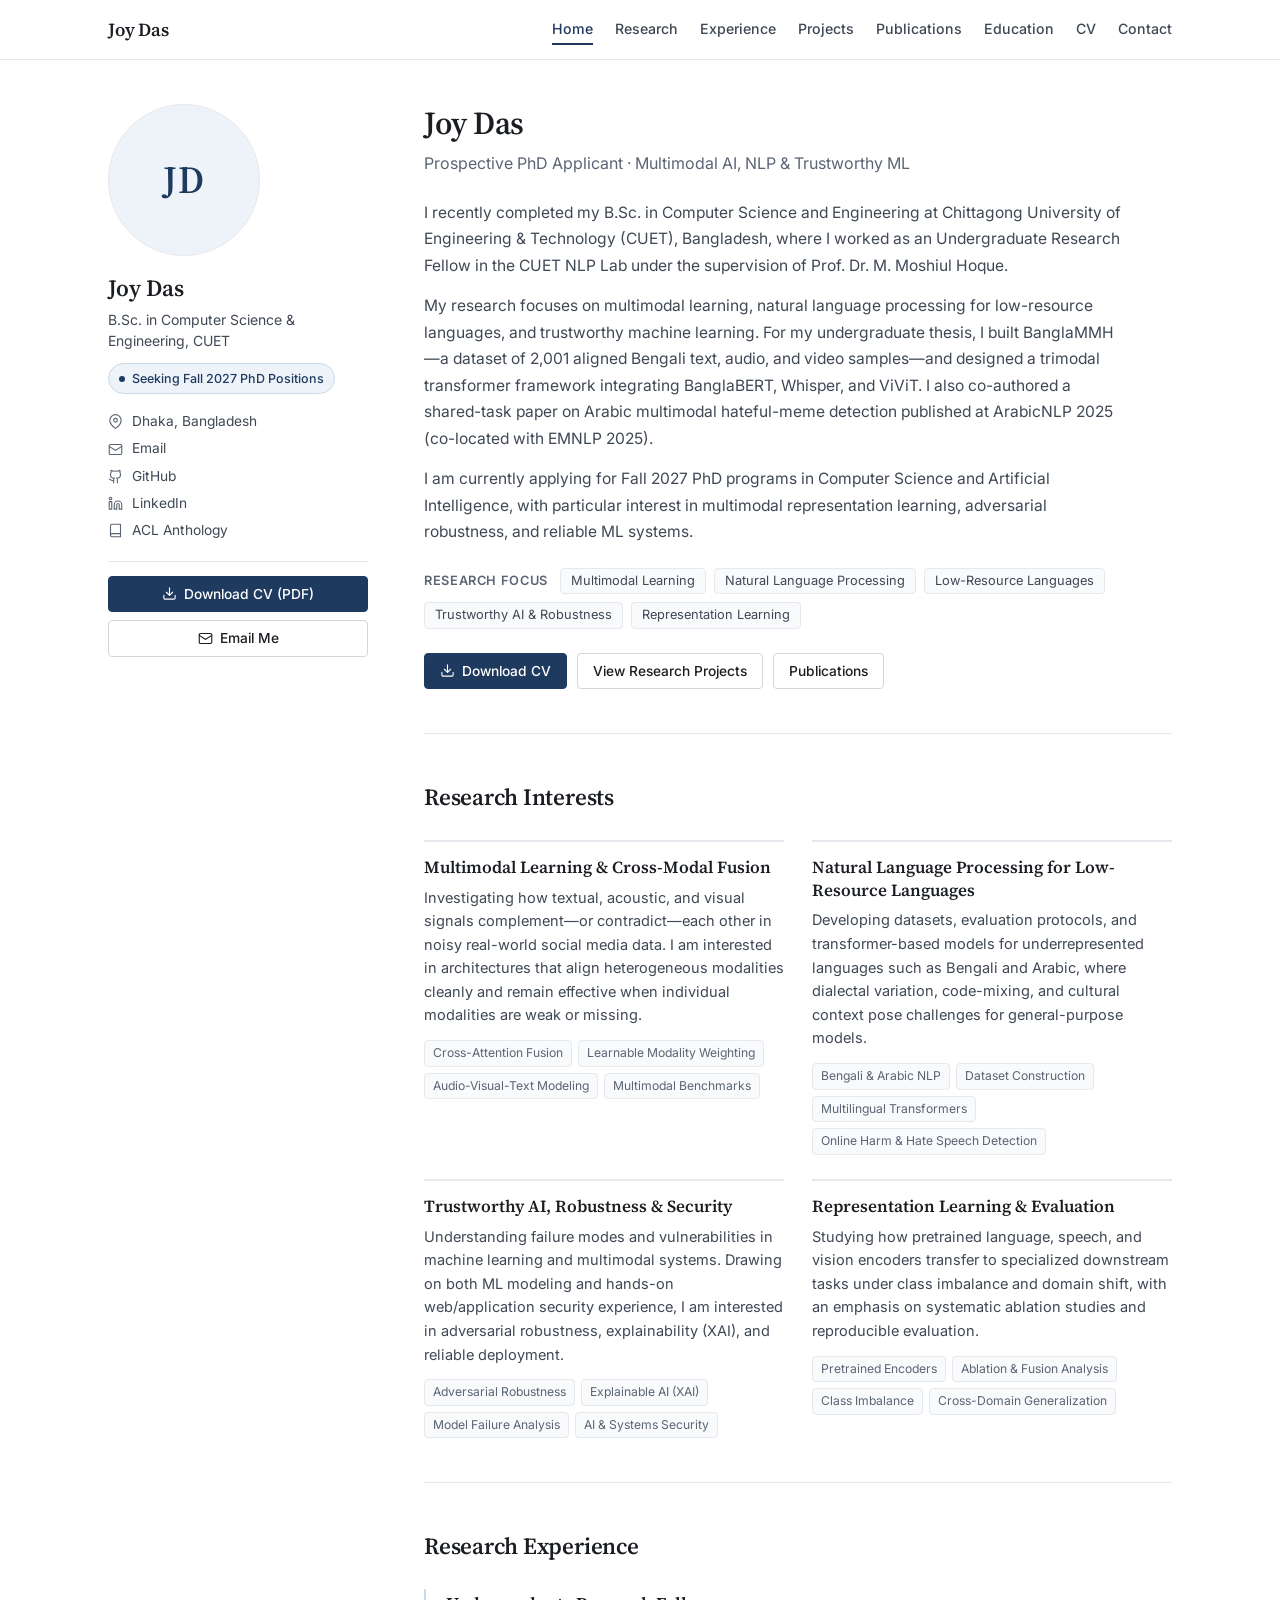
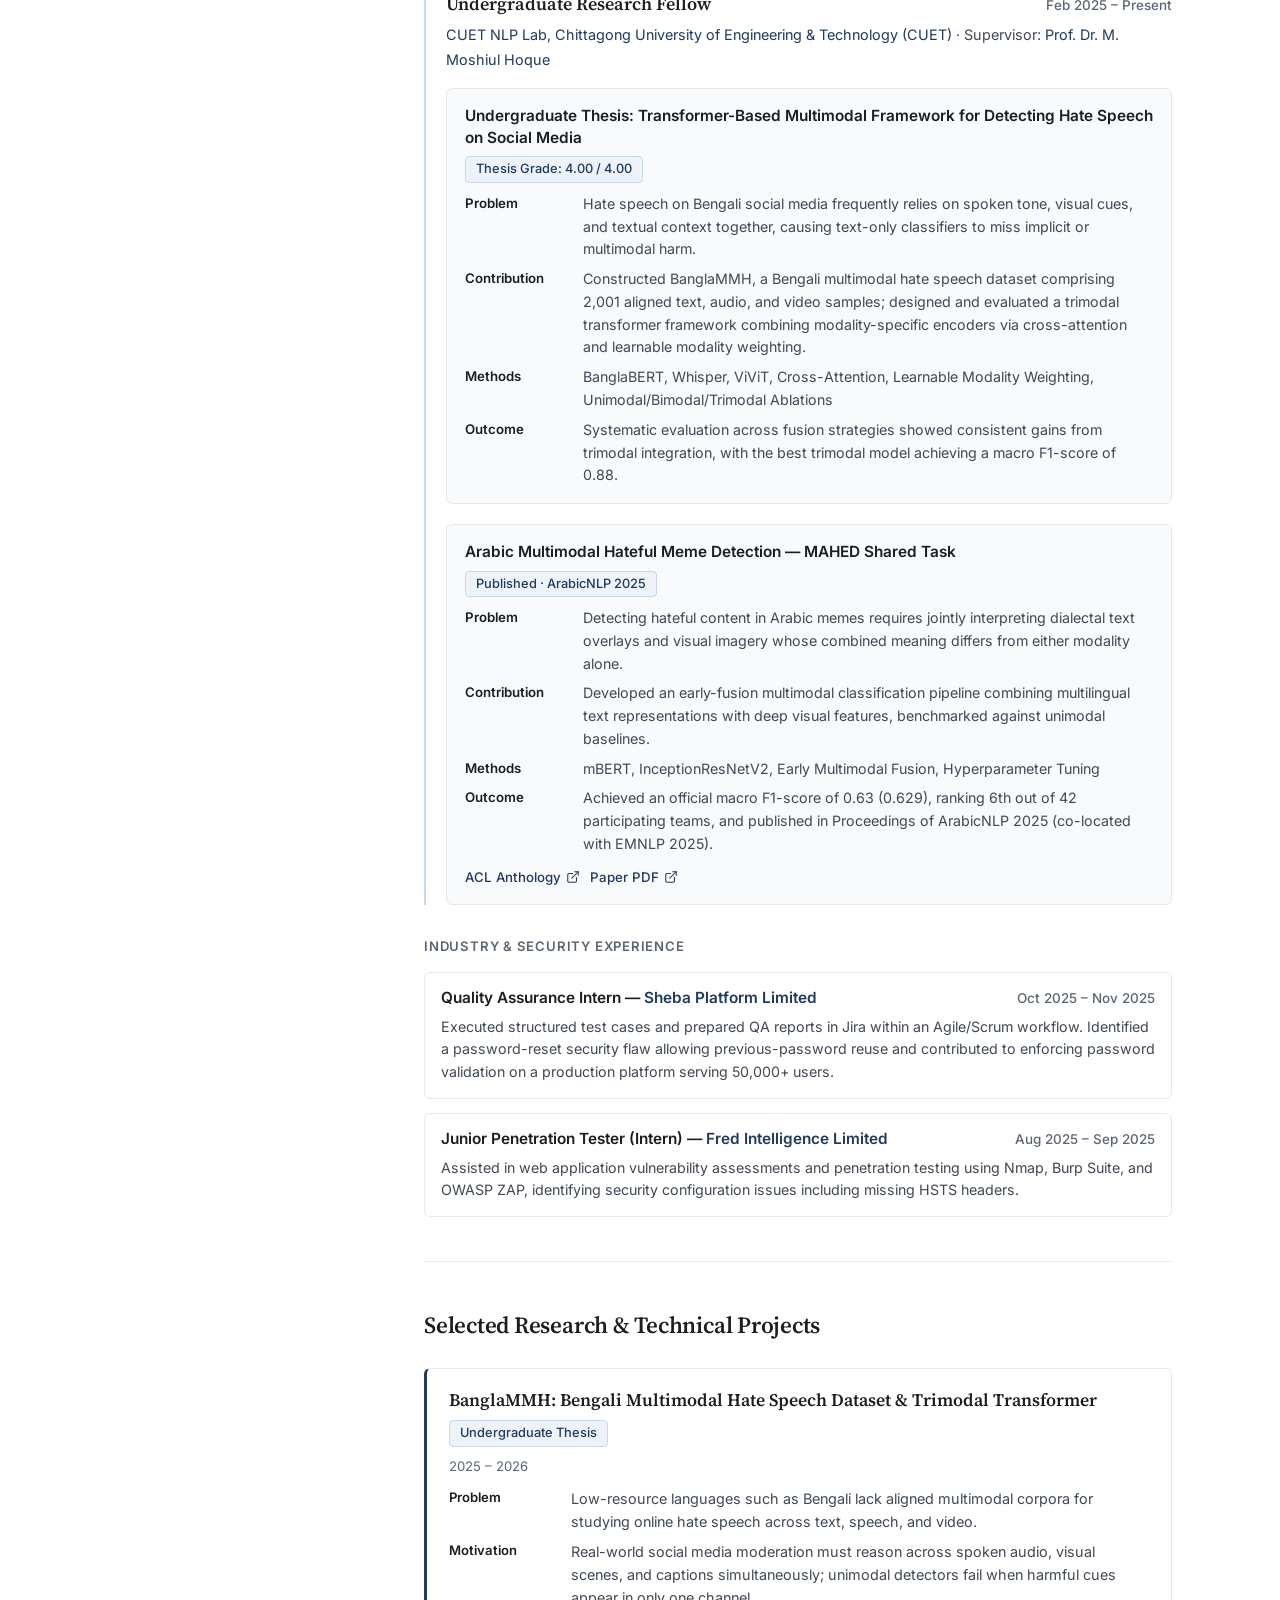
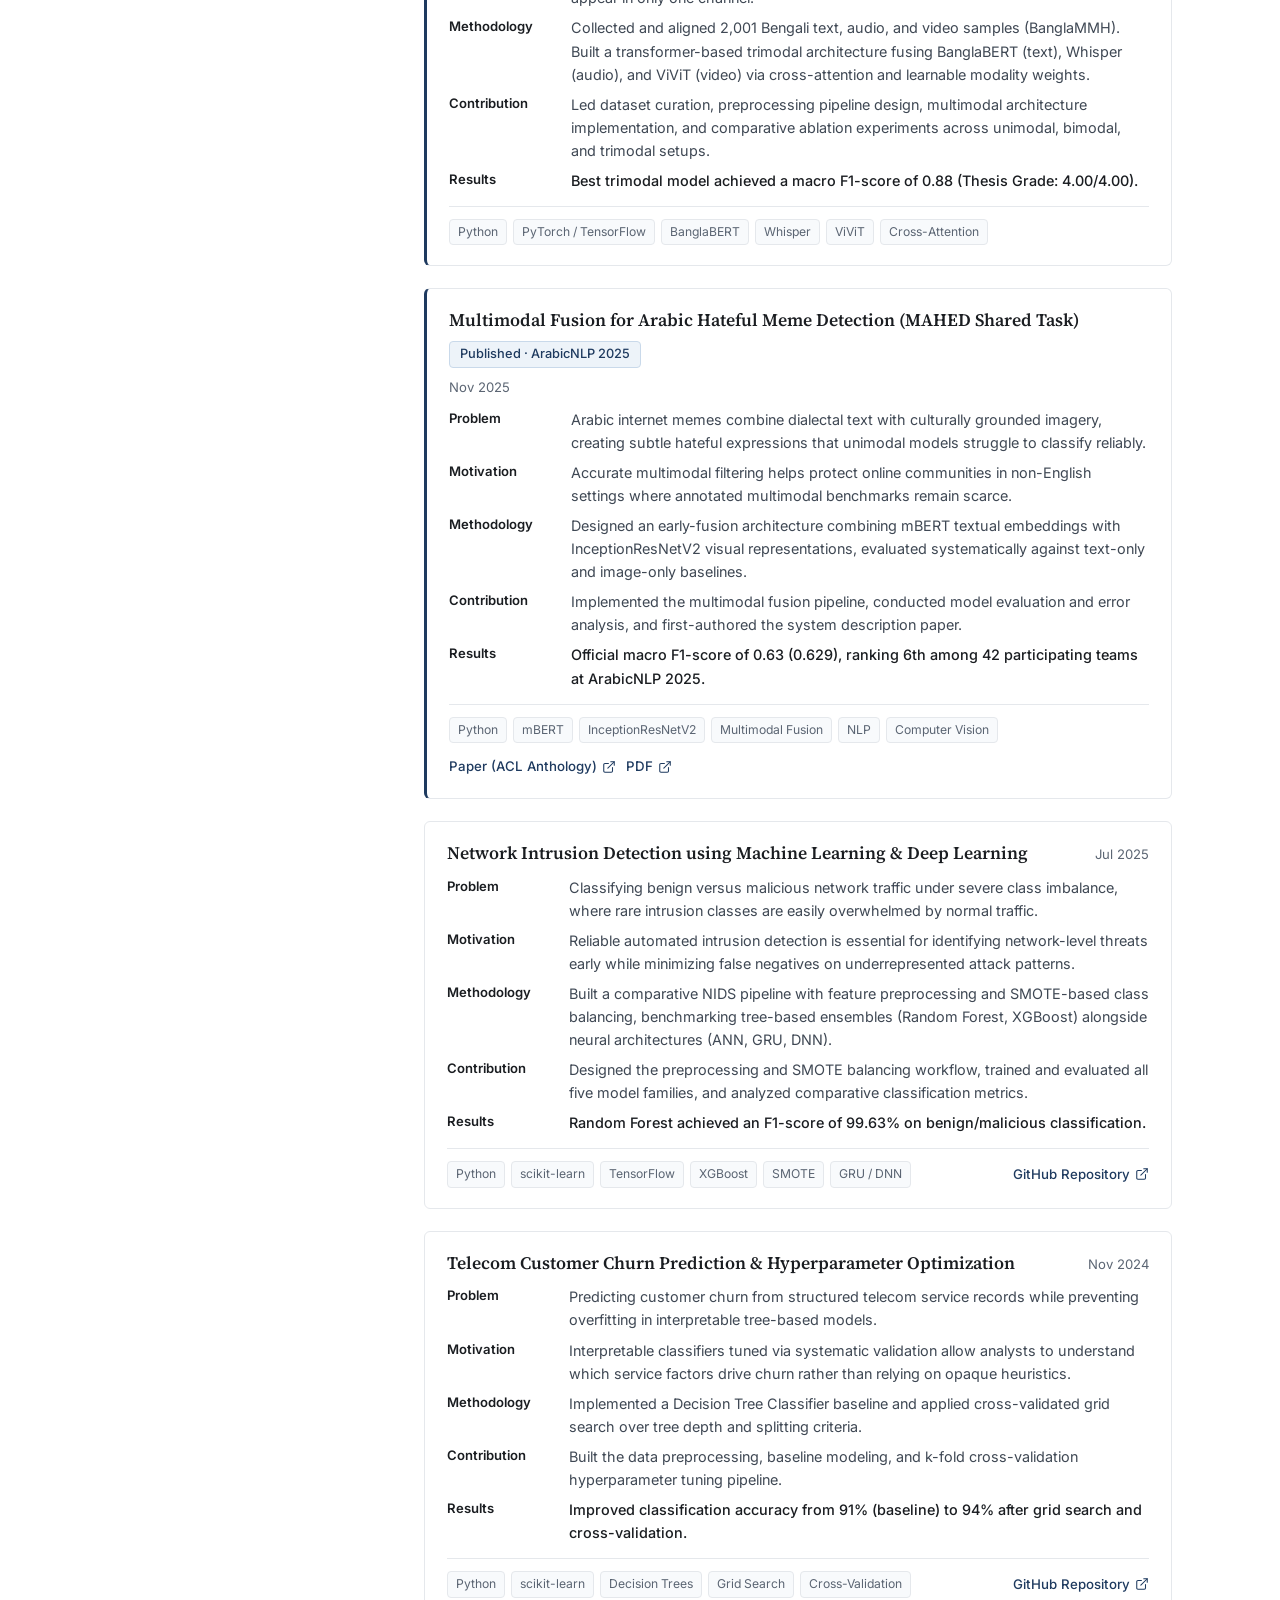
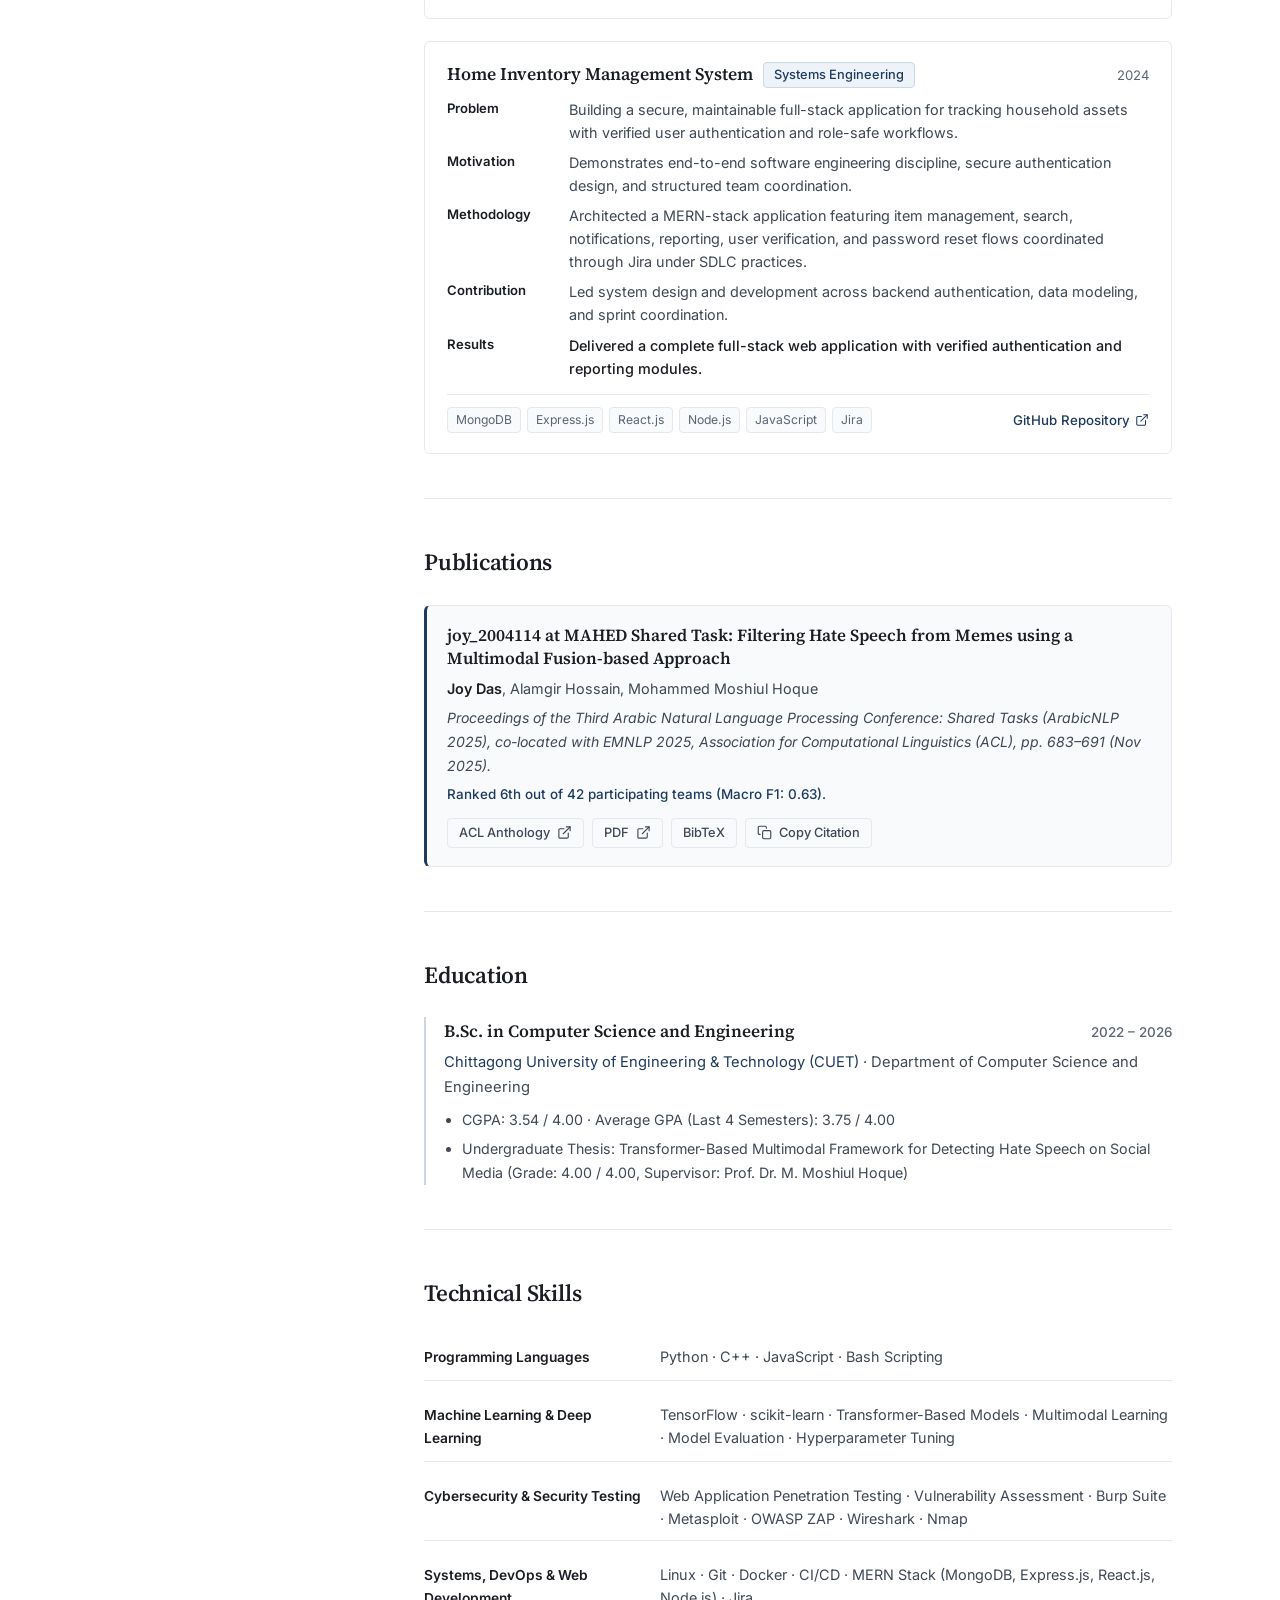
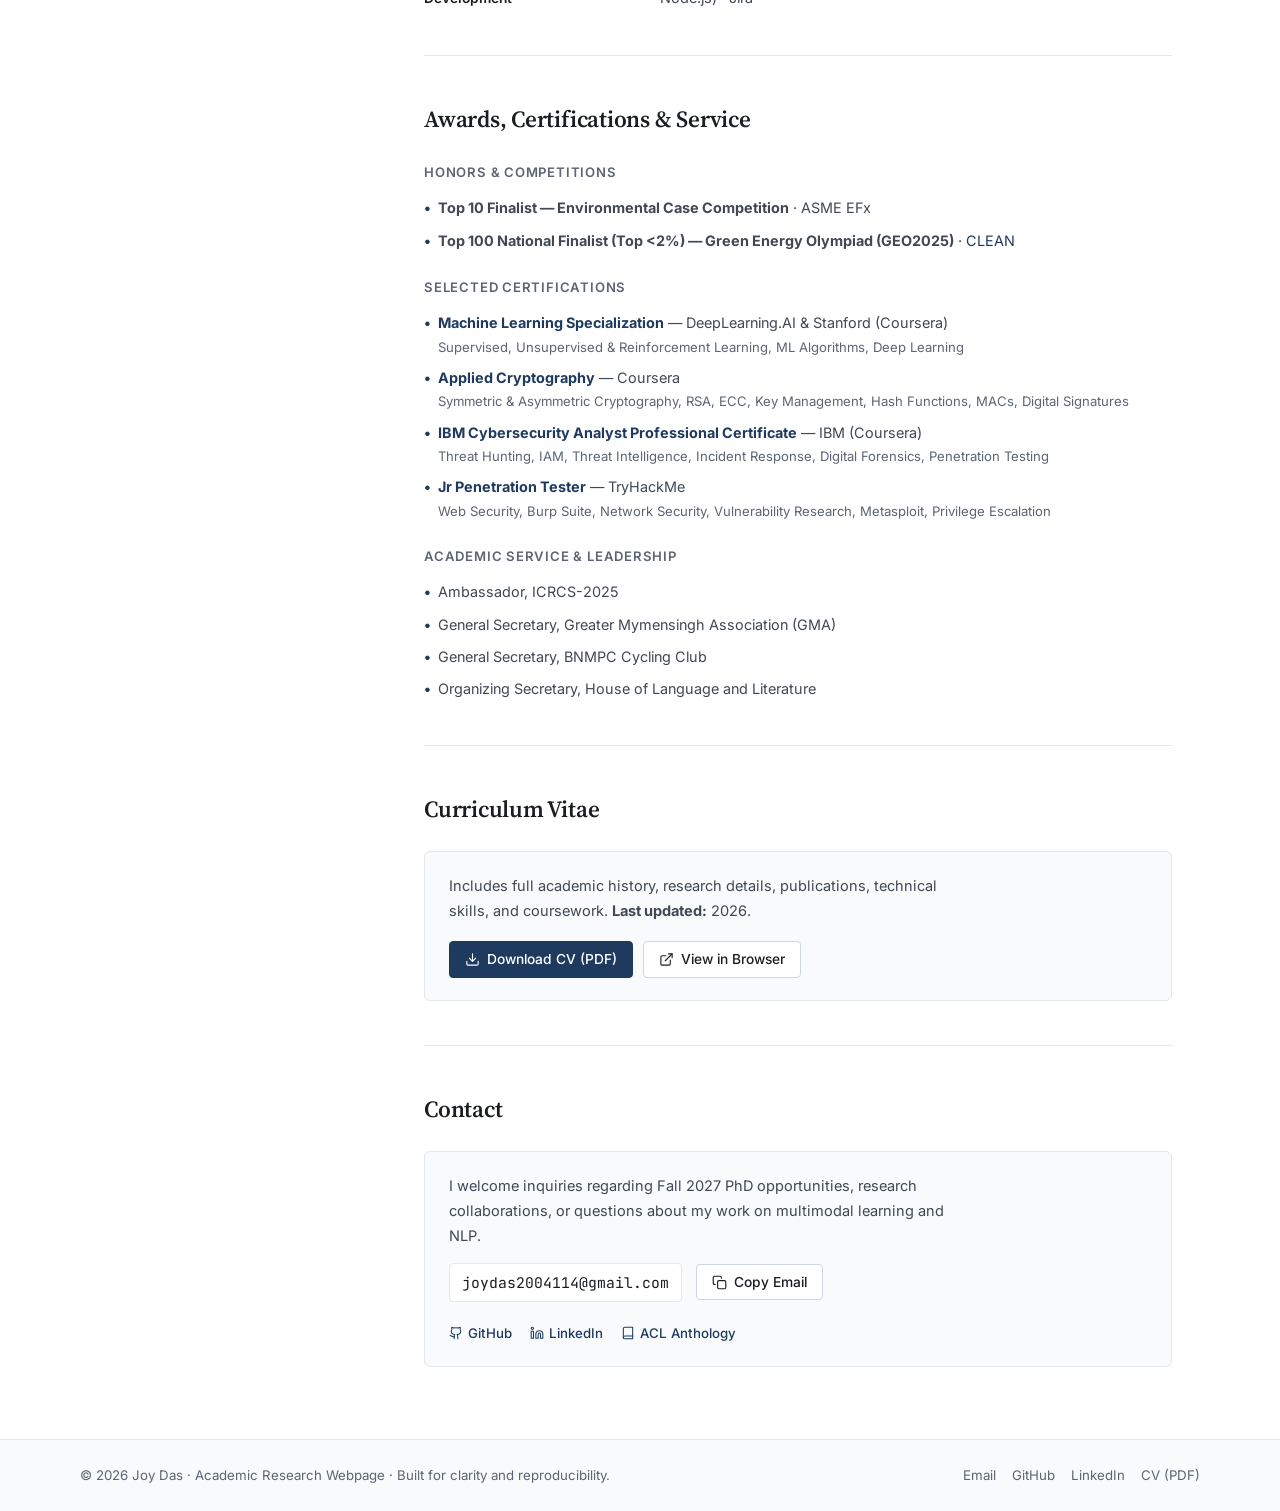
==== index.html @ 889626ed "Add files via upload" ====
<!DOCTYPE html>
<html lang="en">
  <head>
    <meta charset="UTF-8" />
    <meta name="viewport" content="width=device-width, initial-scale=1.0" />
    <title>Joy Das — Academic Research Webpage</title>
    <meta
      name="description"
      content="Personal academic research webpage of Joy Das — Prospective PhD applicant in Multimodal Learning, Natural Language Processing, and Trustworthy AI. B.Sc. in CSE, CUET."
    />
    <meta name="author" content="Joy Das" />

    <!-- Open Graph / Social Sharing Metadata -->
    <meta property="og:type" content="website" />
    <meta property="og:title" content="Joy Das — Academic Research Webpage" />
    <meta
      property="og:description"
      content="Prospective PhD applicant focusing on Multimodal Learning, Natural Language Processing for low-resource languages, and Trustworthy AI."
    />
    <meta name="twitter:card" content="summary" />
    <meta name="twitter:title" content="Joy Das — Academic Research Webpage" />
    <meta
      name="twitter:description"
      content="Research in Multimodal Learning, NLP, and Trustworthy Machine Learning."
    />

    <!-- Favicon (relative path for GitHub Pages compatibility) -->
    <link rel="icon" type="image/svg+xml" href="assets/images/favicon.svg" />

    <!-- Subtle Academic Typography (with graceful system fallbacks) -->
    <link rel="preconnect" href="https://fonts.googleapis.com" />
    <link rel="preconnect" href="https://fonts.gstatic.com" crossorigin />
    <link
      href="https://fonts.googleapis.com/css2?family=Inter:wght@400;500;600&family=JetBrains+Mono:wght@400;500&family=Source+Serif+4:ital,wght@0,500;0,600;1,400&display=swap"
      rel="stylesheet"
      media="print"
      onload="this.media='all'"
    />

    <link rel="stylesheet" href="css/styles.css" />
  </head>
  <body>
    <a class="skip-link" href="#main-content">Skip to main content</a>

    <!-- Top Navigation -->
    <header class="site-header">
      <nav class="nav-container" aria-label="Primary navigation">
        <a href="#home" class="site-brand" id="site-brand">Joy Das</a>
        <button
          type="button"
          class="nav-toggle"
          id="nav-toggle"
          aria-label="Toggle navigation menu"
          aria-expanded="false"
          aria-controls="nav-links"
        >
          <svg
            width="20"
            height="20"
            viewBox="0 0 24 24"
            fill="none"
            stroke="currentColor"
            stroke-width="2"
            stroke-linecap="round"
            aria-hidden="true"
          >
            <line x1="3" y1="6" x2="21" y2="6" />
            <line x1="3" y1="12" x2="21" y2="12" />
            <line x1="3" y1="18" x2="21" y2="18" />
          </svg>
        </button>
        <ul class="nav-links" id="nav-links"></ul>
      </nav>
    </header>

    <!-- Two-Column Academic Layout -->
    <div class="page-shell">
      <aside class="profile-sidebar" id="profile-sidebar" aria-label="Author profile"></aside>

      <main class="main-content" id="main-content">
        <section class="content-section" id="home" aria-label="Introduction"></section>

        <section class="content-section" id="research" aria-labelledby="heading-research">
          <h2 class="section-heading" id="heading-research">Research Interests</h2>
          <div class="interests-grid" id="research-list"></div>
        </section>

        <section class="content-section" id="experience" aria-labelledby="heading-experience">
          <h2 class="section-heading" id="heading-experience">Research Experience</h2>
          <div id="experience-list"></div>
        </section>

        <section class="content-section" id="projects" aria-labelledby="heading-projects">
          <h2 class="section-heading" id="heading-projects">Selected Research &amp; Technical Projects</h2>
          <div class="project-list" id="projects-list"></div>
        </section>

        <section class="content-section" id="publications" aria-labelledby="heading-publications">
          <h2 class="section-heading" id="heading-publications">Publications</h2>
          <div class="pub-list" id="publications-list"></div>
        </section>

        <section class="content-section" id="education" aria-labelledby="heading-education">
          <h2 class="section-heading" id="heading-education">Education</h2>
          <div class="edu-list" id="education-list"></div>
        </section>

        <section class="content-section" id="skills" aria-labelledby="heading-skills">
          <h2 class="section-heading" id="heading-skills">Technical Skills</h2>
          <div class="skills-table" id="skills-list"></div>
        </section>

        <section class="content-section" id="achievements" aria-labelledby="heading-achievements">
          <h2 class="section-heading" id="heading-achievements">
            Awards, Certifications &amp; Service
          </h2>
          <div class="achievements-grid" id="achievements-list"></div>
        </section>

        <section class="content-section" id="cv" aria-labelledby="heading-cv">
          <h2 class="section-heading" id="heading-cv">Curriculum Vitae</h2>
          <div class="cv-panel" id="cv-panel"></div>
        </section>

        <section class="content-section" id="contact" aria-labelledby="heading-contact">
          <h2 class="section-heading" id="heading-contact">Contact</h2>
          <div class="contact-panel" id="contact-panel"></div>
        </section>

        <noscript>
          <section class="content-section">
            <h1>Joy Das — Academic Research Webpage</h1>
            <p>
              Please enable JavaScript to view the full interactive research profile, or download
              my CV directly: <a href="assets/cv/Joy_Das_CV.pdf">Download CV (PDF)</a>.
            </p>
            <p>Contact: <a href="mailto:joydas2004114@gmail.com">joydas2004114@gmail.com</a></p>
          </section>
        </noscript>
      </main>
    </div>

    <footer class="site-footer">
      <div class="footer-inner" id="footer-inner"></div>
    </footer>

    <!-- Centralized Content Configuration + Lightweight Renderer -->
    <script src="data/profile.js"></script>
    <script src="js/main.js"></script>
  </body>
</html>
---- css/styles.css ----
/* ==========================================================================
   Personal Academic Research Website — Stylesheet
   Design Philosophy: Minimalist, scholarly, high-readability, AcademicPages-
   inspired two-column layout with modern typography and subtle navy accents.
   ========================================================================== */

:root {
  --bg: #ffffff;
  --bg-subtle: #f8fafc;
  --bg-tint: #f1f5f9;
  --text-primary: #1a1d21;
  --text-secondary: #3f4854;
  --text-muted: #5b6573;
  --accent: #1e3a5f;
  --accent-hover: #132742;
  --accent-soft: #edf3f9;
  --accent-border: #c9d9ea;
  --border: #e5e8ec;
  --border-strong: #cfd6de;

  --font-serif: "Source Serif 4", Georgia, "Times New Roman", serif;
  --font-sans: "Inter", -apple-system, BlinkMacSystemFont, "Segoe UI", Roboto,
    "Helvetica Neue", Arial, sans-serif;
  --font-mono: "JetBrains Mono", ui-monospace, SFMono-Regular, Menlo, Monaco,
    Consolas, monospace;

  --max-width: 1120px;
  --sidebar-width: 260px;
  --nav-height: 60px;
  --radius-sm: 4px;
  --radius-md: 6px;
}

/* Base Reset */
*,
*::before,
*::after {
  box-sizing: border-box;
}

html {
  scroll-behavior: smooth;
  scroll-padding-top: calc(var(--nav-height) + 24px);
  font-size: 16px;
}

@media (prefers-reduced-motion: reduce) {
  html {
    scroll-behavior: auto;
  }
  *,
  *::before,
  *::after {
    transition-duration: 0.01ms !important;
    animation-duration: 0.01ms !important;
  }
}

body {
  margin: 0;
  background-color: var(--bg);
  color: var(--text-primary);
  font-family: var(--font-sans);
  font-size: 0.975rem;
  line-height: 1.7;
  -webkit-font-smoothing: antialiased;
  -moz-osx-font-smoothing: grayscale;
}

img {
  max-width: 100%;
  display: block;
}

a {
  color: var(--accent);
  text-decoration: none;
  transition: color 0.15s ease, border-color 0.15s ease, background-color 0.15s ease;
}

a:hover {
  color: var(--accent-hover);
  text-decoration: underline;
  text-underline-offset: 3px;
}

a:focus-visible,
button:focus-visible {
  outline: 2px solid var(--accent);
  outline-offset: 2px;
  border-radius: 2px;
}

/* Skip link for keyboard accessibility */
.skip-link {
  position: absolute;
  top: -100px;
  left: 16px;
  background: var(--accent);
  color: #ffffff;
  padding: 8px 14px;
  font-size: 0.875rem;
  font-weight: 500;
  border-radius: var(--radius-sm);
  z-index: 1000;
}

.skip-link:focus {
  top: 12px;
  color: #ffffff;
  text-decoration: none;
}

/* ==========================================================================
   Top Navigation Bar
   ========================================================================== */
.site-header {
  position: sticky;
  top: 0;
  z-index: 100;
  height: var(--nav-height);
  background: rgba(255, 255, 255, 0.94);
  backdrop-filter: blur(8px);
  -webkit-backdrop-filter: blur(8px);
  border-bottom: 1px solid var(--border);
}

.nav-container {
  max-width: var(--max-width);
  height: 100%;
  margin: 0 auto;
  padding: 0 28px;
  display: flex;
  align-items: center;
  justify-content: space-between;
  gap: 20px;
}

.site-brand {
  font-family: var(--font-serif);
  font-size: 1.15rem;
  font-weight: 600;
  color: var(--text-primary);
  letter-spacing: -0.01em;
  white-space: nowrap;
}

.site-brand:hover {
  color: var(--accent);
  text-decoration: none;
}

.nav-links {
  display: flex;
  align-items: center;
  gap: 22px;
  list-style: none;
  margin: 0;
  padding: 0;
}

.nav-links a {
  font-size: 0.885rem;
  font-weight: 500;
  color: var(--text-secondary);
  padding: 6px 0;
  border-bottom: 2px solid transparent;
  transition: color 0.15s ease, border-color 0.15s ease;
}

.nav-links a:hover,
.nav-links a.active {
  color: var(--accent);
  border-bottom-color: var(--accent);
  text-decoration: none;
}

.nav-toggle {
  display: none;
  background: transparent;
  border: 1px solid var(--border);
  border-radius: var(--radius-sm);
  padding: 6px 8px;
  color: var(--text-primary);
  cursor: pointer;
  align-items: center;
  justify-content: center;
}

.nav-toggle:hover {
  background: var(--bg-subtle);
  border-color: var(--border-strong);
}

/* ==========================================================================
   Main Two-Column Academic Layout
   ========================================================================== */
.page-shell {
  max-width: var(--max-width);
  margin: 0 auto;
  padding: 44px 28px 72px;
  display: grid;
  grid-template-columns: var(--sidebar-width) minmax(0, 1fr);
  gap: 56px;
  align-items: start;
}

/* ==========================================================================
   Left Author Profile Sidebar (AcademicPages-inspired)
   ========================================================================== */
.profile-sidebar {
  position: sticky;
  top: calc(var(--nav-height) + 32px);
}

.avatar-frame {
  width: 152px;
  height: 152px;
  border-radius: 50%;
  overflow: hidden;
  border: 1px solid var(--border);
  background: var(--accent-soft);
  display: flex;
  align-items: center;
  justify-content: center;
  margin-bottom: 18px;
}

.avatar-frame img {
  width: 100%;
  height: 100%;
  object-fit: cover;
}

.avatar-monogram {
  font-family: var(--font-serif);
  font-size: 2.4rem;
  font-weight: 600;
  color: var(--accent);
  letter-spacing: 0.03em;
  user-select: none;
}

.sidebar-name {
  font-family: var(--font-serif);
  font-size: 1.45rem;
  font-weight: 600;
  line-height: 1.25;
  margin: 0 0 6px;
  color: var(--text-primary);
}

.sidebar-title {
  font-size: 0.875rem;
  line-height: 1.5;
  color: var(--text-secondary);
  margin: 0 0 12px;
}

.status-badge {
  display: inline-flex;
  align-items: center;
  gap: 7px;
  font-size: 0.78rem;
  font-weight: 500;
  color: var(--accent);
  background: var(--accent-soft);
  border: 1px solid var(--accent-border);
  padding: 4px 10px;
  border-radius: 999px;
  margin-bottom: 18px;
}

.status-dot {
  width: 6px;
  height: 6px;
  border-radius: 50%;
  background: var(--accent);
  flex-shrink: 0;
}

.sidebar-meta {
  list-style: none;
  margin: 0 0 20px;
  padding: 0;
  display: flex;
  flex-direction: column;
  gap: 8px;
  font-size: 0.86rem;
  color: var(--text-secondary);
}

.sidebar-meta li {
  display: flex;
  align-items: center;
  gap: 9px;
  line-height: 1.4;
}

.sidebar-meta svg {
  width: 15px;
  height: 15px;
  color: var(--text-muted);
  flex-shrink: 0;
}

.sidebar-meta a {
  color: var(--text-secondary);
  word-break: break-word;
}

.sidebar-meta a:hover {
  color: var(--accent);
}

.sidebar-actions {
  display: flex;
  flex-direction: column;
  gap: 8px;
  padding-top: 14px;
  border-top: 1px solid var(--border);
}

/* ==========================================================================
   Buttons
   ========================================================================== */
.btn {
  display: inline-flex;
  align-items: center;
  justify-content: center;
  gap: 7px;
  font-family: var(--font-sans);
  font-size: 0.86rem;
  font-weight: 500;
  line-height: 1.2;
  padding: 9px 15px;
  border-radius: var(--radius-sm);
  border: 1px solid transparent;
  cursor: pointer;
  text-decoration: none;
  transition: background-color 0.15s ease, color 0.15s ease, border-color 0.15s ease;
}

.btn:hover {
  text-decoration: none;
}

.btn svg {
  width: 15px;
  height: 15px;
  flex-shrink: 0;
}

.btn-primary {
  background: var(--accent);
  color: #ffffff;
  border-color: var(--accent);
}

.btn-primary:hover {
  background: var(--accent-hover);
  border-color: var(--accent-hover);
  color: #ffffff;
}

.btn-secondary {
  background: #ffffff;
  color: var(--text-primary);
  border-color: var(--border-strong);
}

.btn-secondary:hover {
  background: var(--bg-subtle);
  border-color: var(--accent);
  color: var(--accent);
}

.btn-subtle {
  background: var(--bg-subtle);
  color: var(--text-secondary);
  border-color: var(--border);
  padding: 6px 11px;
  font-size: 0.8rem;
}

.btn-subtle:hover {
  background: var(--accent-soft);
  border-color: var(--accent-border);
  color: var(--accent);
}

/* ==========================================================================
   Main Content Column & Sections
   ========================================================================== */
.main-content {
  min-width: 0;
}

.content-section {
  padding-bottom: 44px;
  margin-bottom: 44px;
  border-bottom: 1px solid var(--border);
}

.content-section:last-of-type {
  border-bottom: none;
  margin-bottom: 0;
  padding-bottom: 0;
}

.section-heading {
  font-family: var(--font-serif);
  font-size: 1.45rem;
  font-weight: 600;
  color: var(--text-primary);
  margin: 0 0 22px;
  letter-spacing: -0.01em;
  display: flex;
  align-items: baseline;
  justify-content: space-between;
  gap: 12px;
}

.section-subnote {
  font-family: var(--font-sans);
  font-size: 0.82rem;
  font-weight: 400;
  color: var(--text-muted);
}

/* Hero / About Section */
.hero-heading {
  font-family: var(--font-serif);
  font-size: 2rem;
  font-weight: 600;
  line-height: 1.2;
  margin: 0 0 8px;
  letter-spacing: -0.015em;
  color: var(--text-primary);
}

.hero-subtitle {
  font-size: 1rem;
  color: var(--text-muted);
  margin: 0 0 22px;
  font-weight: 400;
}

.hero-bio p {
  margin: 0 0 14px;
  color: var(--text-secondary);
  max-width: 70ch;
}

.hero-bio p:last-child {
  margin-bottom: 0;
}

.focus-row {
  margin-top: 22px;
  display: flex;
  flex-wrap: wrap;
  align-items: center;
  gap: 8px;
}

.focus-label {
  font-size: 0.8rem;
  font-weight: 600;
  text-transform: uppercase;
  letter-spacing: 0.05em;
  color: var(--text-muted);
  margin-right: 4px;
}

.tag {
  display: inline-block;
  font-size: 0.8rem;
  color: var(--text-secondary);
  background: var(--bg-subtle);
  border: 1px solid var(--border);
  padding: 3px 10px;
  border-radius: var(--radius-sm);
  line-height: 1.45;
}

.tag-accent {
  color: var(--accent);
  background: var(--accent-soft);
  border-color: var(--accent-border);
  font-weight: 500;
}

.hero-cta-row {
  margin-top: 24px;
  display: flex;
  flex-wrap: wrap;
  gap: 10px;
}

/* ==========================================================================
   Research Interests Grid
   ========================================================================== */
.interests-grid {
  display: grid;
  grid-template-columns: repeat(2, minmax(0, 1fr));
  gap: 24px 28px;
}

.interest-item {
  padding-top: 14px;
  border-top: 2px solid var(--border);
  transition: border-color 0.15s ease;
}

.interest-item:hover {
  border-top-color: var(--accent);
}

.interest-item h3 {
  font-family: var(--font-serif);
  font-size: 1.06rem;
  font-weight: 600;
  margin: 0 0 8px;
  color: var(--text-primary);
  line-height: 1.35;
}

.interest-item p {
  font-size: 0.91rem;
  color: var(--text-secondary);
  margin: 0 0 12px;
  line-height: 1.62;
}

.topic-list {
  display: flex;
  flex-wrap: wrap;
  gap: 6px;
}

.topic-pill {
  font-size: 0.76rem;
  color: var(--text-muted);
  background: var(--bg-subtle);
  border: 1px solid var(--border);
  padding: 2px 8px;
  border-radius: var(--radius-sm);
}

/* ==========================================================================
   Research Experience Timeline
   ========================================================================== */
.timeline {
  display: flex;
  flex-direction: column;
  gap: 28px;
}

.experience-entry {
  position: relative;
  padding-left: 20px;
  border-left: 2px solid var(--accent-border);
}

.experience-header {
  display: flex;
  flex-wrap: wrap;
  justify-content: space-between;
  align-items: baseline;
  gap: 6px 16px;
  margin-bottom: 4px;
}

.experience-role {
  font-family: var(--font-serif);
  font-size: 1.12rem;
  font-weight: 600;
  color: var(--text-primary);
  margin: 0;
}

.experience-date {
  font-size: 0.84rem;
  font-weight: 500;
  color: var(--text-muted);
  white-space: nowrap;
}

.experience-meta {
  font-size: 0.9rem;
  color: var(--text-secondary);
  margin: 0 0 16px;
}

.track-list {
  display: flex;
  flex-direction: column;
  gap: 20px;
}

.track-card {
  background: var(--bg-subtle);
  border: 1px solid var(--border);
  border-radius: var(--radius-md);
  padding: 16px 18px;
}

.track-header {
  display: flex;
  flex-wrap: wrap;
  align-items: baseline;
  justify-content: space-between;
  gap: 8px 14px;
  margin-bottom: 10px;
}

.track-title {
  font-size: 0.96rem;
  font-weight: 600;
  color: var(--text-primary);
  margin: 0;
  line-height: 1.4;
}

.track-dl {
  margin: 0;
  display: grid;
  gap: 7px;
  font-size: 0.89rem;
  line-height: 1.6;
}

.track-dl-row {
  display: grid;
  grid-template-columns: 108px minmax(0, 1fr);
  gap: 10px;
}

.track-dl dt {
  font-weight: 600;
  color: var(--text-primary);
  font-size: 0.83rem;
}

.track-dl dd {
  margin: 0;
  color: var(--text-secondary);
}

.subsection-title {
  font-family: var(--font-sans);
  font-size: 0.82rem;
  font-weight: 600;
  text-transform: uppercase;
  letter-spacing: 0.06em;
  color: var(--text-muted);
  margin: 30px 0 14px;
}

.industry-list {
  display: flex;
  flex-direction: column;
  gap: 14px;
}

.industry-item {
  padding: 14px 16px;
  border: 1px solid var(--border);
  border-radius: var(--radius-md);
  background: #ffffff;
}

.industry-item p {
  margin: 6px 0 0;
  font-size: 0.89rem;
  color: var(--text-secondary);
  line-height: 1.6;
}

/* ==========================================================================
   Research Projects
   ========================================================================== */
.project-list {
  display: flex;
  flex-direction: column;
  gap: 22px;
}

.project-card {
  border: 1px solid var(--border);
  border-radius: var(--radius-md);
  padding: 20px 22px;
  background: #ffffff;
  transition: border-color 0.15s ease;
}

.project-card.is-featured {
  border-left: 3px solid var(--accent);
}

.project-card:hover {
  border-color: var(--border-strong);
}

.project-card.is-featured:hover {
  border-left-color: var(--accent);
}

.project-header {
  display: flex;
  flex-wrap: wrap;
  align-items: baseline;
  justify-content: space-between;
  gap: 8px 14px;
  margin-bottom: 10px;
}

.project-title-wrap {
  display: flex;
  flex-wrap: wrap;
  align-items: center;
  gap: 8px 10px;
}

.project-title {
  font-family: var(--font-serif);
  font-size: 1.1rem;
  font-weight: 600;
  color: var(--text-primary);
  margin: 0;
  line-height: 1.35;
}

.project-date {
  font-size: 0.82rem;
  color: var(--text-muted);
  white-space: nowrap;
}

.project-details {
  display: grid;
  gap: 7px;
  margin: 0 0 14px;
  font-size: 0.9rem;
  line-height: 1.6;
}

.project-detail-row {
  display: grid;
  grid-template-columns: 112px minmax(0, 1fr);
  gap: 10px;
}

.project-detail-row dt {
  font-size: 0.82rem;
  font-weight: 600;
  color: var(--text-primary);
}

.project-detail-row dd {
  margin: 0;
  color: var(--text-secondary);
}

.project-result {
  color: var(--text-primary) !important;
  font-weight: 500;
}

.project-footer {
  display: flex;
  flex-wrap: wrap;
  align-items: center;
  justify-content: space-between;
  gap: 12px;
  padding-top: 12px;
  border-top: 1px solid var(--border);
}

.inline-links {
  display: flex;
  flex-wrap: wrap;
  align-items: center;
  gap: 10px;
}

.inline-link {
  display: inline-flex;
  align-items: center;
  gap: 5px;
  font-size: 0.83rem;
  font-weight: 500;
  color: var(--accent);
}

.inline-link svg {
  width: 14px;
  height: 14px;
}

/* ==========================================================================
   Publications
   ========================================================================== */
.pub-list {
  display: flex;
  flex-direction: column;
  gap: 18px;
}

.pub-item {
  padding: 18px 20px;
  border: 1px solid var(--border);
  border-left: 3px solid var(--accent);
  border-radius: var(--radius-md);
  background: var(--bg-subtle);
}

.pub-title {
  font-family: var(--font-serif);
  font-size: 1.06rem;
  font-weight: 600;
  color: var(--text-primary);
  margin: 0 0 6px;
  line-height: 1.4;
}

.pub-authors {
  font-size: 0.9rem;
  color: var(--text-secondary);
  margin: 0 0 4px;
}

.pub-authors strong {
  color: var(--text-primary);
  font-weight: 600;
}

.pub-venue {
  font-size: 0.88rem;
  color: var(--text-secondary);
  font-style: italic;
  margin: 0 0 6px;
}

.pub-note {
  font-size: 0.84rem;
  color: var(--accent);
  font-weight: 500;
  margin: 0 0 12px;
}

.pub-actions {
  display: flex;
  flex-wrap: wrap;
  align-items: center;
  gap: 8px;
}

.bibtex-box {
  margin-top: 12px;
  background: #ffffff;
  border: 1px solid var(--border);
  border-radius: var(--radius-sm);
  padding: 12px 14px;
  display: none;
}

.bibtex-box.is-open {
  display: block;
}

.bibtex-box pre {
  margin: 0;
  font-family: var(--font-mono);
  font-size: 0.77rem;
  line-height: 1.55;
  color: var(--text-secondary);
  overflow-x: auto;
  white-space: pre;
}

/* ==========================================================================
   Education
   ========================================================================== */
.edu-list {
  display: flex;
  flex-direction: column;
  gap: 18px;
}

.edu-item {
  padding-left: 18px;
  border-left: 2px solid var(--border-strong);
}

.edu-degree {
  font-family: var(--font-serif);
  font-size: 1.08rem;
  font-weight: 600;
  color: var(--text-primary);
  margin: 0;
}

.edu-inst {
  font-size: 0.92rem;
  color: var(--text-secondary);
  margin: 3px 0 8px;
}

.edu-details {
  margin: 0;
  padding-left: 18px;
  font-size: 0.89rem;
  color: var(--text-secondary);
  display: flex;
  flex-direction: column;
  gap: 4px;
}

/* ==========================================================================
   Technical Skills (Compact, credible, no bars)
   ========================================================================== */
.skills-table {
  display: grid;
  gap: 12px;
}

.skill-row {
  display: grid;
  grid-template-columns: 220px minmax(0, 1fr);
  gap: 16px;
  padding: 10px 0;
  border-bottom: 1px solid var(--border);
  align-items: baseline;
}

.skill-row:last-child {
  border-bottom: none;
  padding-bottom: 0;
}

.skill-category {
  font-size: 0.86rem;
  font-weight: 600;
  color: var(--text-primary);
}

.skill-items {
  font-size: 0.9rem;
  color: var(--text-secondary);
  line-height: 1.6;
}

/* ==========================================================================
   Awards, Certifications & Service
   ========================================================================== */
.achievements-grid {
  display: grid;
  gap: 24px;
}

.clean-list {
  list-style: none;
  margin: 0;
  padding: 0;
  display: flex;
  flex-direction: column;
  gap: 10px;
}

.clean-list li {
  font-size: 0.9rem;
  color: var(--text-secondary);
  line-height: 1.55;
  padding-left: 14px;
  position: relative;
}

.clean-list li::before {
  content: "•";
  position: absolute;
  left: 0;
  color: var(--accent);
  font-weight: 700;
}

.cert-meta {
  display: block;
  font-size: 0.82rem;
  color: var(--text-muted);
  margin-top: 2px;
}

/* ==========================================================================
   CV Section & Contact Section
   ========================================================================== */
.cv-panel,
.contact-panel {
  background: var(--bg-subtle);
  border: 1px solid var(--border);
  border-radius: var(--radius-md);
  padding: 22px 24px;
  display: flex;
  flex-wrap: wrap;
  align-items: center;
  justify-content: space-between;
  gap: 18px;
}

.cv-panel p,
.contact-panel p {
  margin: 0;
  font-size: 0.91rem;
  color: var(--text-secondary);
  max-width: 56ch;
}

.cv-actions {
  display: flex;
  flex-wrap: wrap;
  gap: 10px;
}

.contact-grid {
  display: flex;
  flex-direction: column;
  gap: 14px;
  width: 100%;
}

.email-row {
  display: flex;
  flex-wrap: wrap;
  align-items: center;
  gap: 10px 14px;
}

.email-display {
  font-family: var(--font-mono);
  font-size: 0.92rem;
  color: var(--text-primary);
  background: #ffffff;
  border: 1px solid var(--border);
  padding: 6px 12px;
  border-radius: var(--radius-sm);
}

.contact-links {
  display: flex;
  flex-wrap: wrap;
  gap: 10px 18px;
  padding-top: 6px;
}

.copy-feedback {
  font-size: 0.8rem;
  color: var(--accent);
  font-weight: 500;
  opacity: 0;
  transition: opacity 0.15s ease;
}

.copy-feedback.is-visible {
  opacity: 1;
}

/* ==========================================================================
   Footer
   ========================================================================== */
.site-footer {
  border-top: 1px solid var(--border);
  background: var(--bg-subtle);
  padding: 24px 28px;
}

.footer-inner {
  max-width: var(--max-width);
  margin: 0 auto;
  display: flex;
  flex-wrap: wrap;
  align-items: center;
  justify-content: space-between;
  gap: 12px 20px;
  font-size: 0.83rem;
  color: var(--text-muted);
}

.footer-links {
  display: flex;
  flex-wrap: wrap;
  gap: 16px;
}

.footer-links a {
  color: var(--text-muted);
}

.footer-links a:hover {
  color: var(--accent);
}

/* ==========================================================================
   404 Page Styling
   ========================================================================== */
.not-found-shell {
  max-width: 620px;
  margin: 96px auto;
  padding: 0 24px;
}

.not-found-code {
  font-family: var(--font-mono);
  font-size: 0.85rem;
  color: var(--accent);
  letter-spacing: 0.08em;
  text-transform: uppercase;
  margin: 0 0 10px;
}

.not-found-title {
  font-family: var(--font-serif);
  font-size: 1.9rem;
  font-weight: 600;
  margin: 0 0 12px;
  color: var(--text-primary);
}

.not-found-text {
  color: var(--text-secondary);
  margin: 0 0 24px;
}

/* ==========================================================================
   Responsive Breakpoints (Tablet & Mobile)
   ========================================================================== */
@media (max-width: 920px) {
  .page-shell {
    grid-template-columns: 1fr;
    gap: 36px;
    padding: 32px 20px 56px;
  }

  .profile-sidebar {
    position: static;
    display: grid;
    grid-template-columns: auto minmax(0, 1fr);
    gap: 0 24px;
    padding-bottom: 28px;
    border-bottom: 1px solid var(--border);
    align-items: start;
  }

  .avatar-frame {
    width: 112px;
    height: 112px;
    margin-bottom: 0;
    grid-row: span 3;
  }

  .avatar-monogram {
    font-size: 1.85rem;
  }

  .sidebar-meta {
    flex-direction: row;
    flex-wrap: wrap;
    gap: 8px 16px;
    margin-bottom: 12px;
  }

  .sidebar-actions {
    grid-column: 1 / -1;
    flex-direction: row;
    flex-wrap: wrap;
    margin-top: 14px;
  }
}

@media (max-width: 768px) {
  .nav-container {
    padding: 0 18px;
  }

  .nav-toggle {
    display: inline-flex;
  }

  .nav-links {
    display: none;
    position: absolute;
    top: var(--nav-height);
    left: 0;
    right: 0;
    background: #ffffff;
    border-bottom: 1px solid var(--border);
    flex-direction: column;
    align-items: stretch;
    gap: 0;
    padding: 8px 18px 14px;
    box-shadow: 0 8px 20px rgba(15, 23, 42, 0.06);
  }

  .nav-links.is-open {
    display: flex;
  }

  .nav-links a {
    padding: 10px 4px;
    border-bottom: 1px solid var(--bg-tint);
  }

  .nav-links li:last-child a {
    border-bottom: none;
  }

  .interests-grid {
    grid-template-columns: 1fr;
    gap: 20px;
  }

  .track-dl-row,
  .project-detail-row,
  .skill-row {
    grid-template-columns: 1fr;
    gap: 2px;
  }
}

@media (max-width: 520px) {
  .profile-sidebar {
    grid-template-columns: 1fr;
    gap: 12px;
  }

  .avatar-frame {
    width: 96px;
    height: 96px;
    grid-row: auto;
  }

  .hero-heading {
    font-size: 1.65rem;
  }

  .cv-panel,
  .contact-panel {
    padding: 18px;
  }
}

/* Print-friendly styles */
@media print {
  .site-header,
  .nav-toggle,
  .sidebar-actions,
  .hero-cta-row,
  .pub-actions,
  .cv-actions,
  .btn {
    display: none !important;
  }
  .page-shell {
    grid-template-columns: 1fr;
    padding: 0;
  }
  .profile-sidebar {
    position: static;
  }
  a {
    color: var(--text-primary);
  }
}
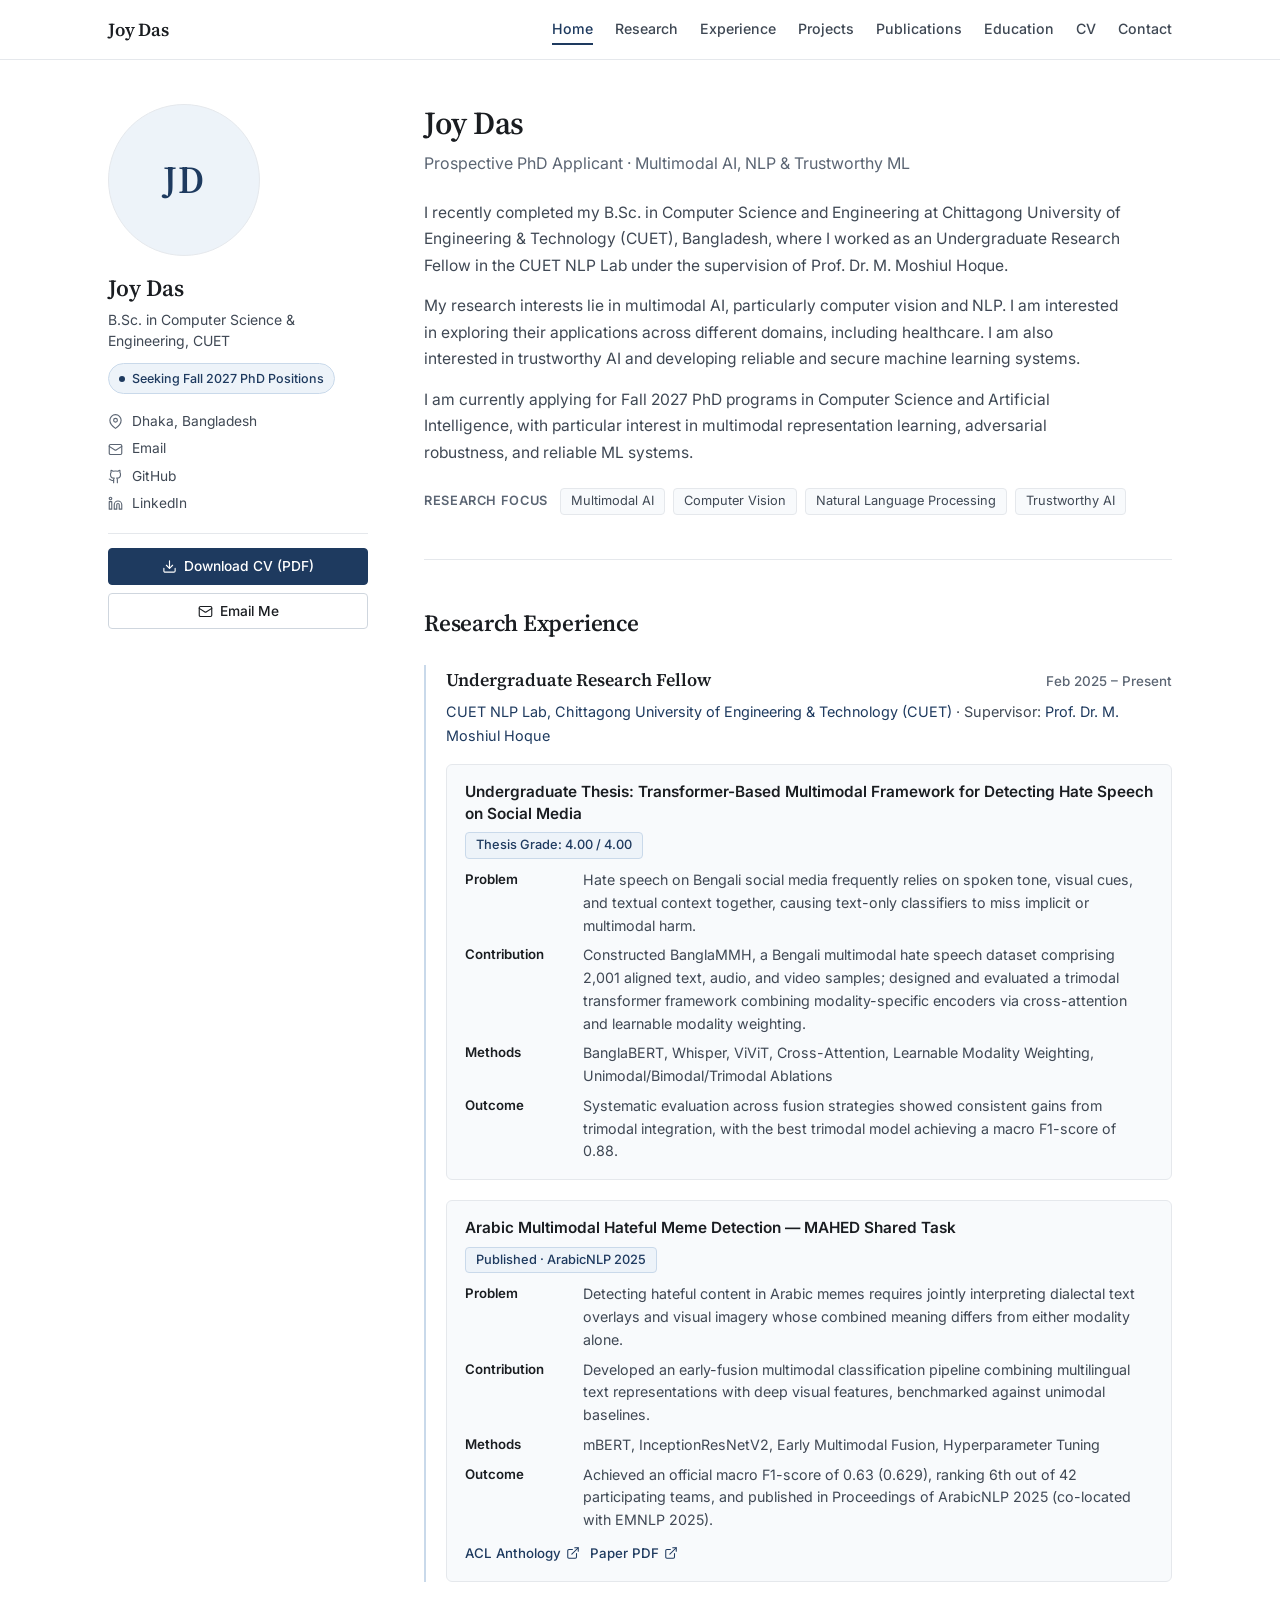
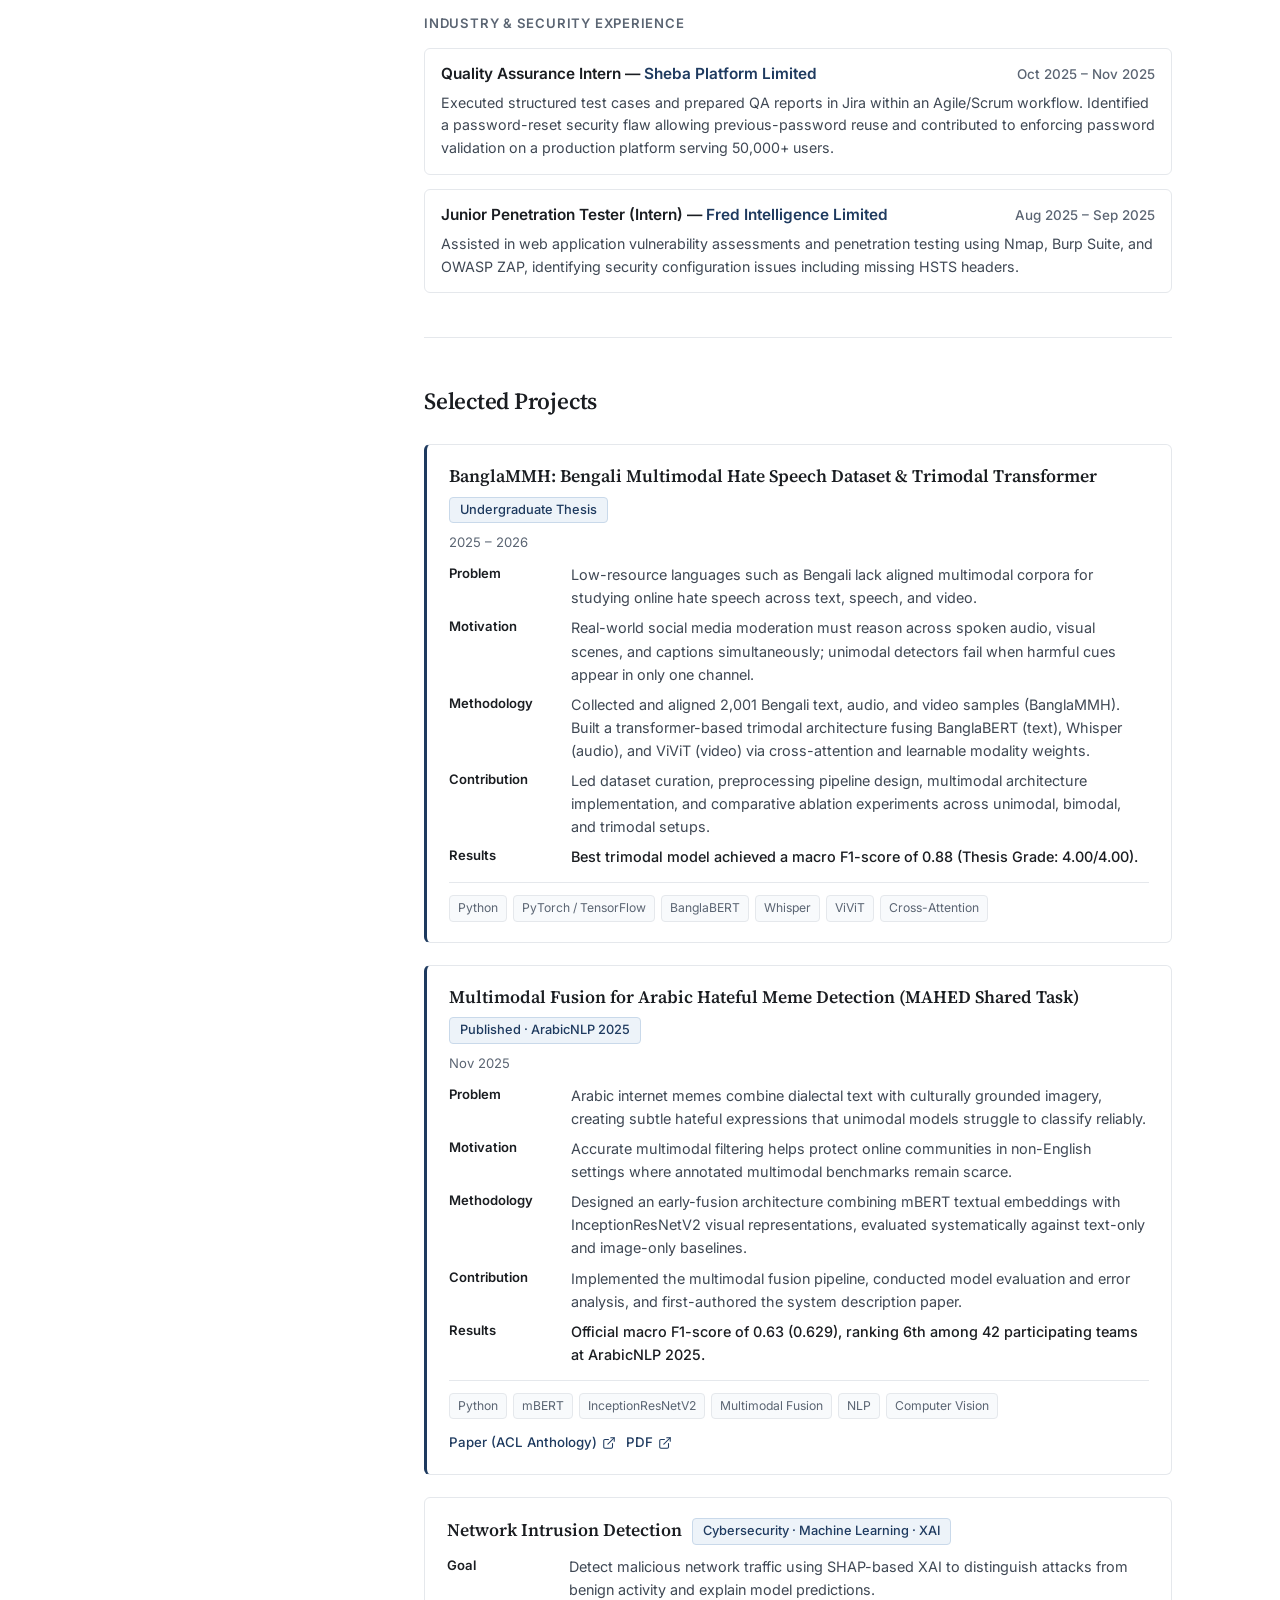
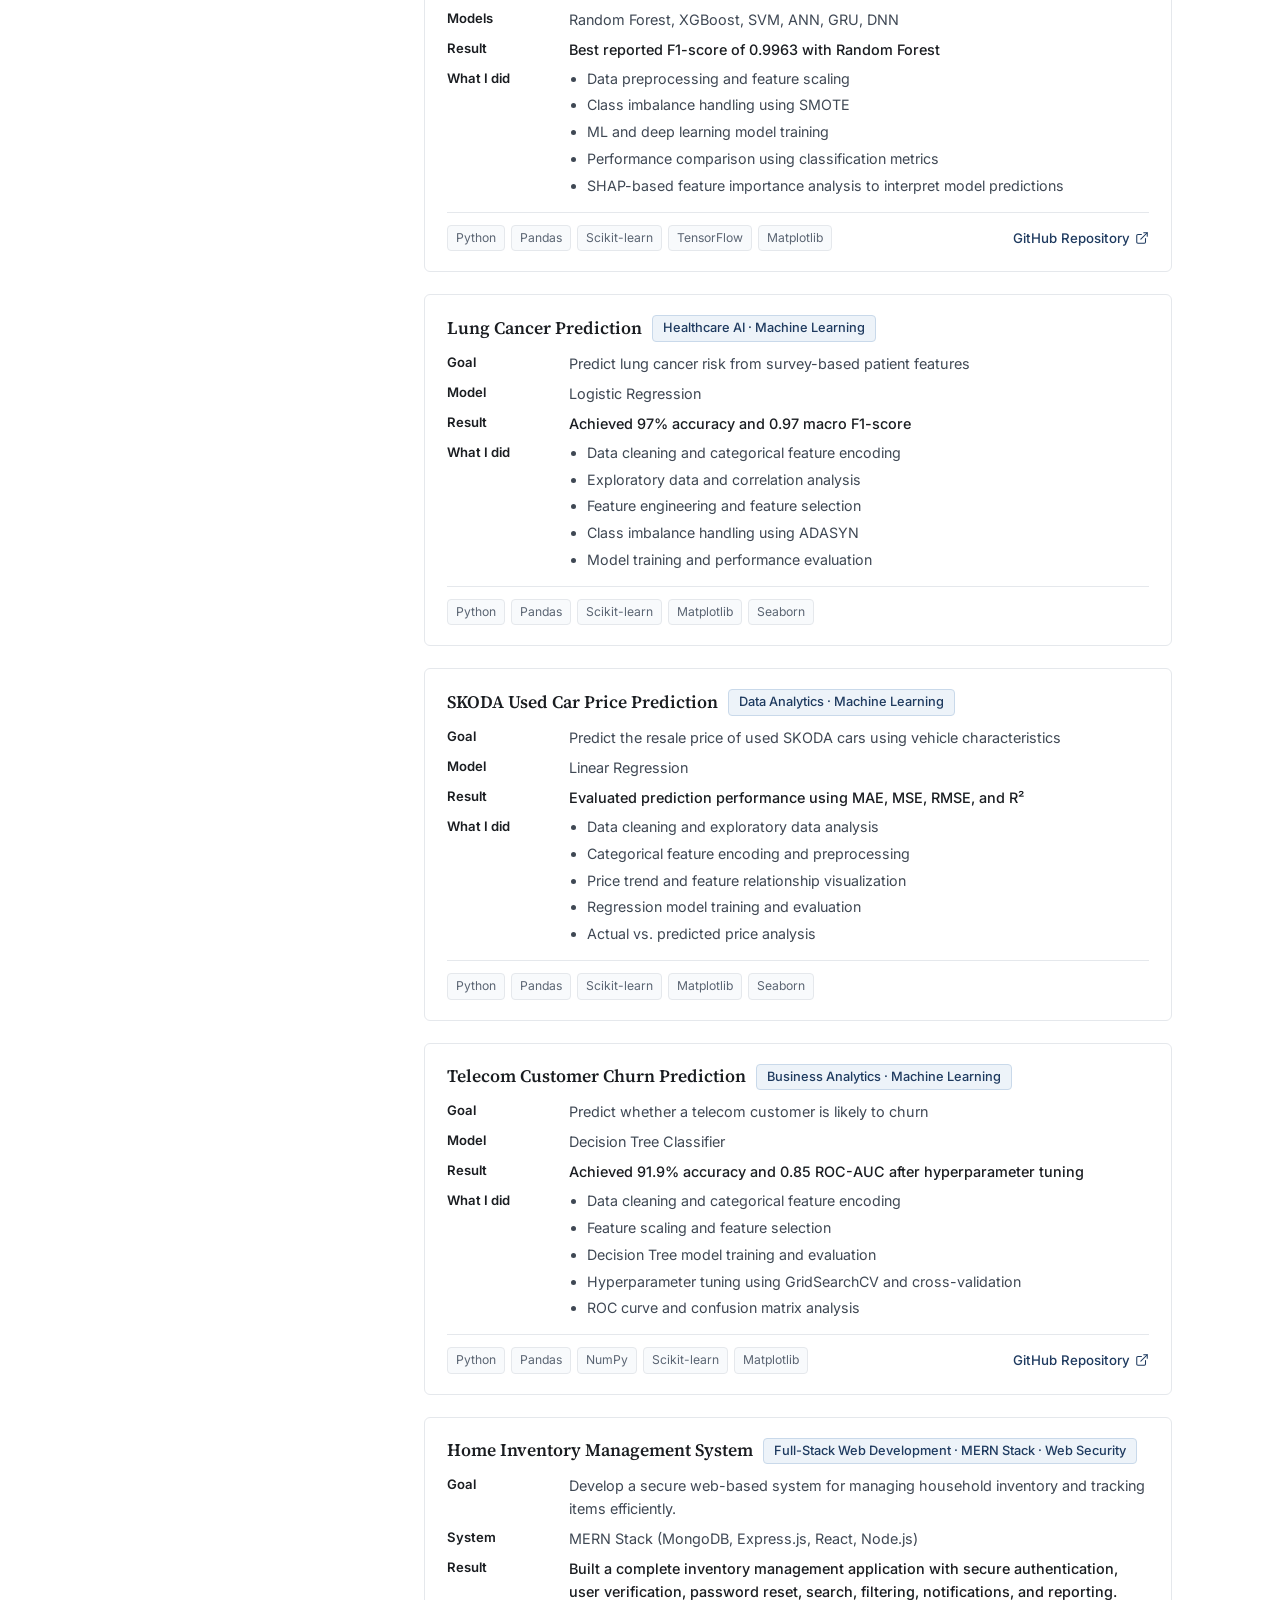
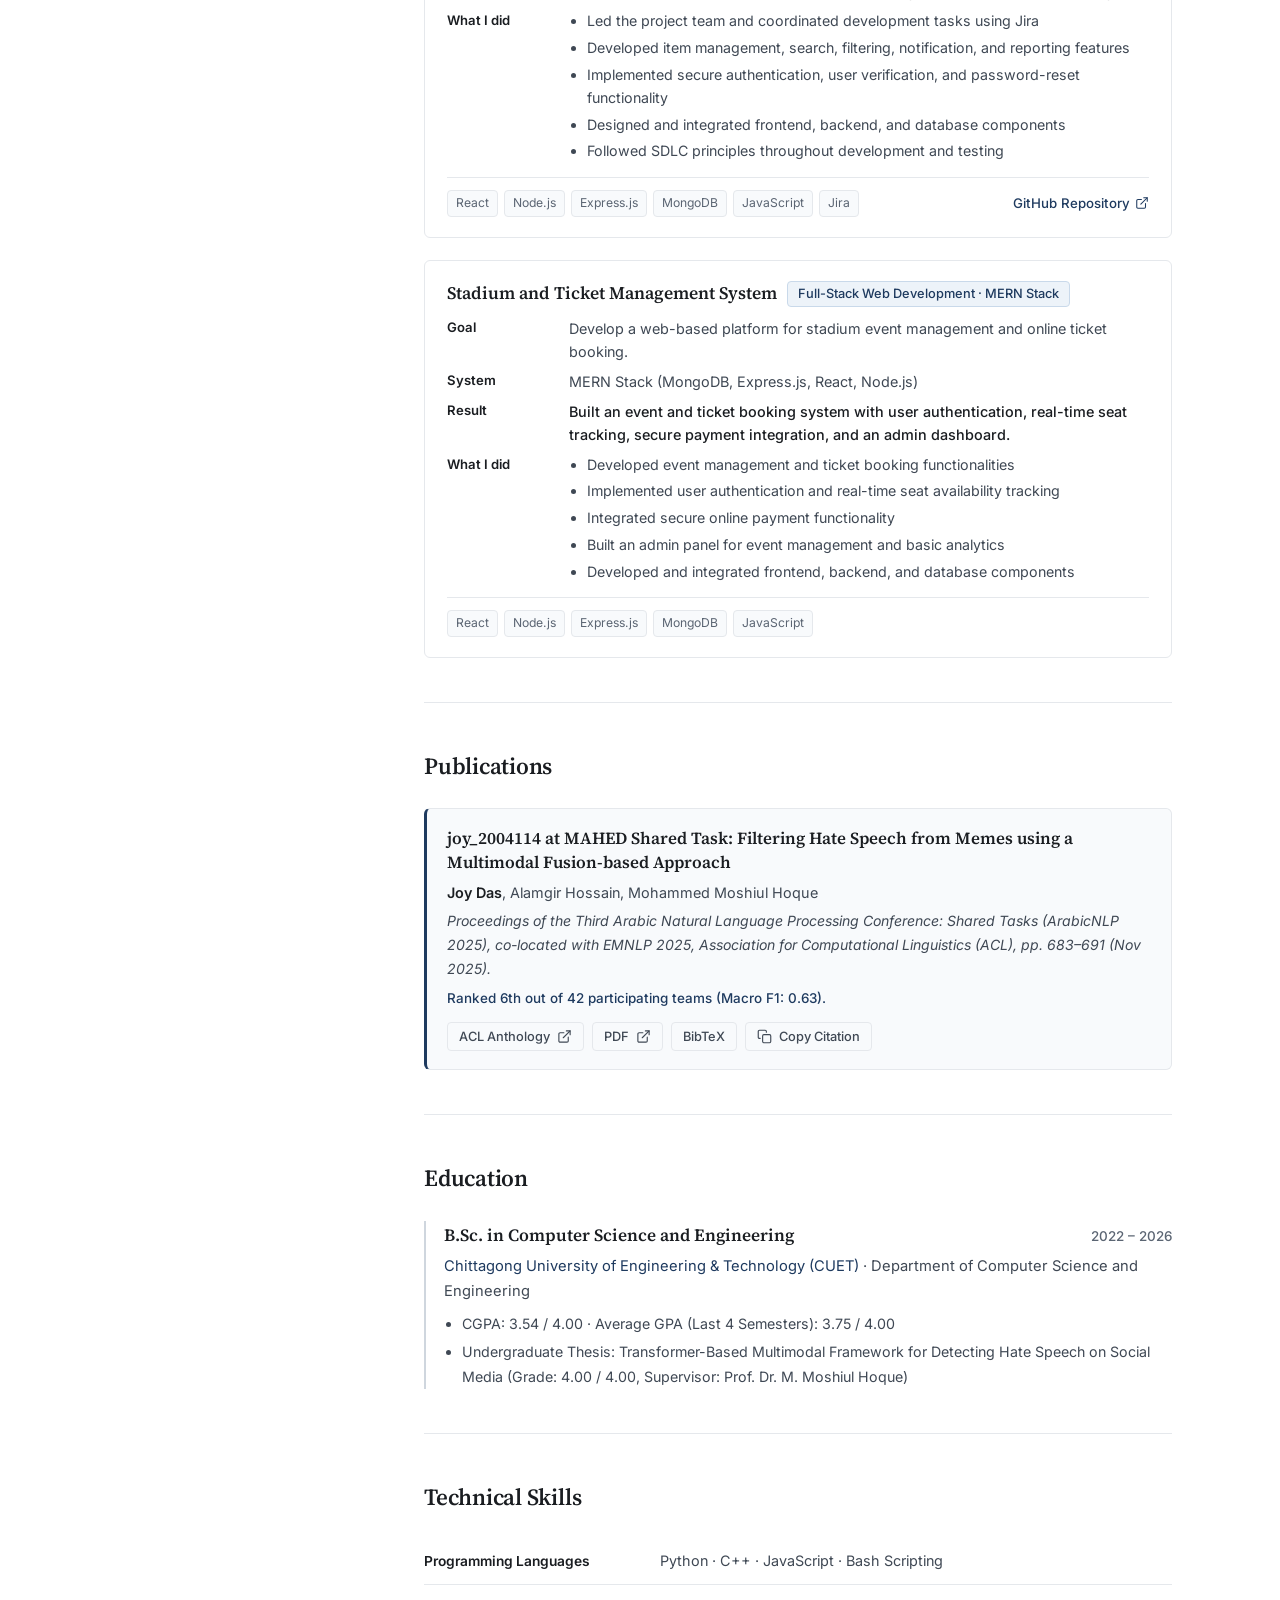
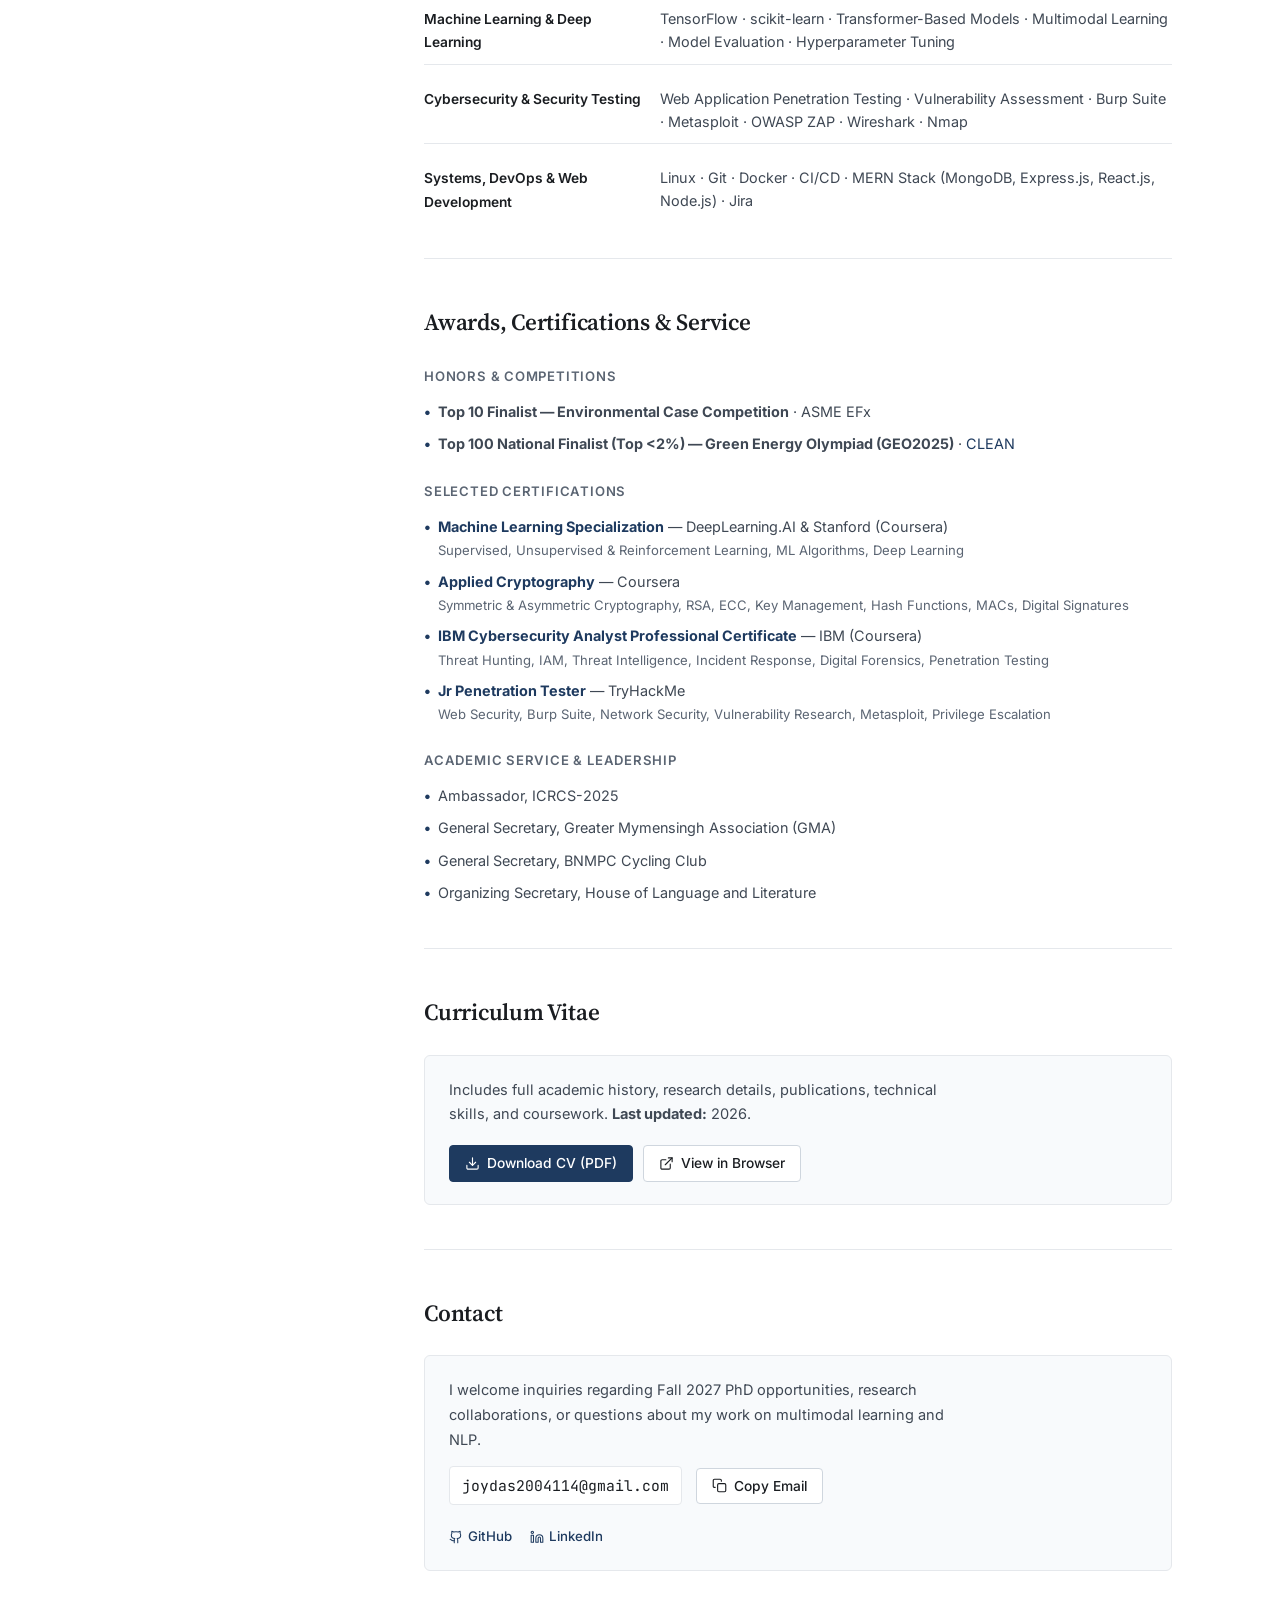
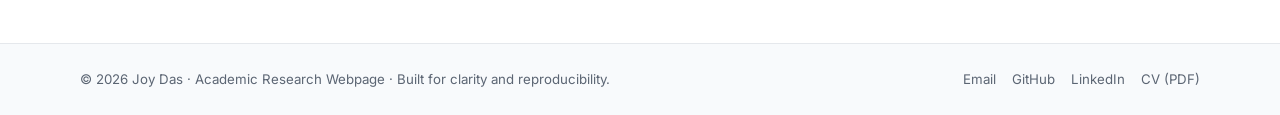
==== commit 7053afb4: "Update index.html" ====
--- a/index.html
+++ b/index.html
@@ -80,18 +80,13 @@
       <main class="main-content" id="main-content">
         <section class="content-section" id="home" aria-label="Introduction"></section>
 
-        <section class="content-section" id="research" aria-labelledby="heading-research">
-          <h2 class="section-heading" id="heading-research">Research Interests</h2>
-          <div class="interests-grid" id="research-list"></div>
-        </section>
-
         <section class="content-section" id="experience" aria-labelledby="heading-experience">
           <h2 class="section-heading" id="heading-experience">Research Experience</h2>
           <div id="experience-list"></div>
         </section>
 
         <section class="content-section" id="projects" aria-labelledby="heading-projects">
-          <h2 class="section-heading" id="heading-projects">Selected Research &amp; Technical Projects</h2>
+          <h2 class="section-heading" id="heading-projects">Selected Projects</h2>
           <div class="project-list" id="projects-list"></div>
         </section>
 
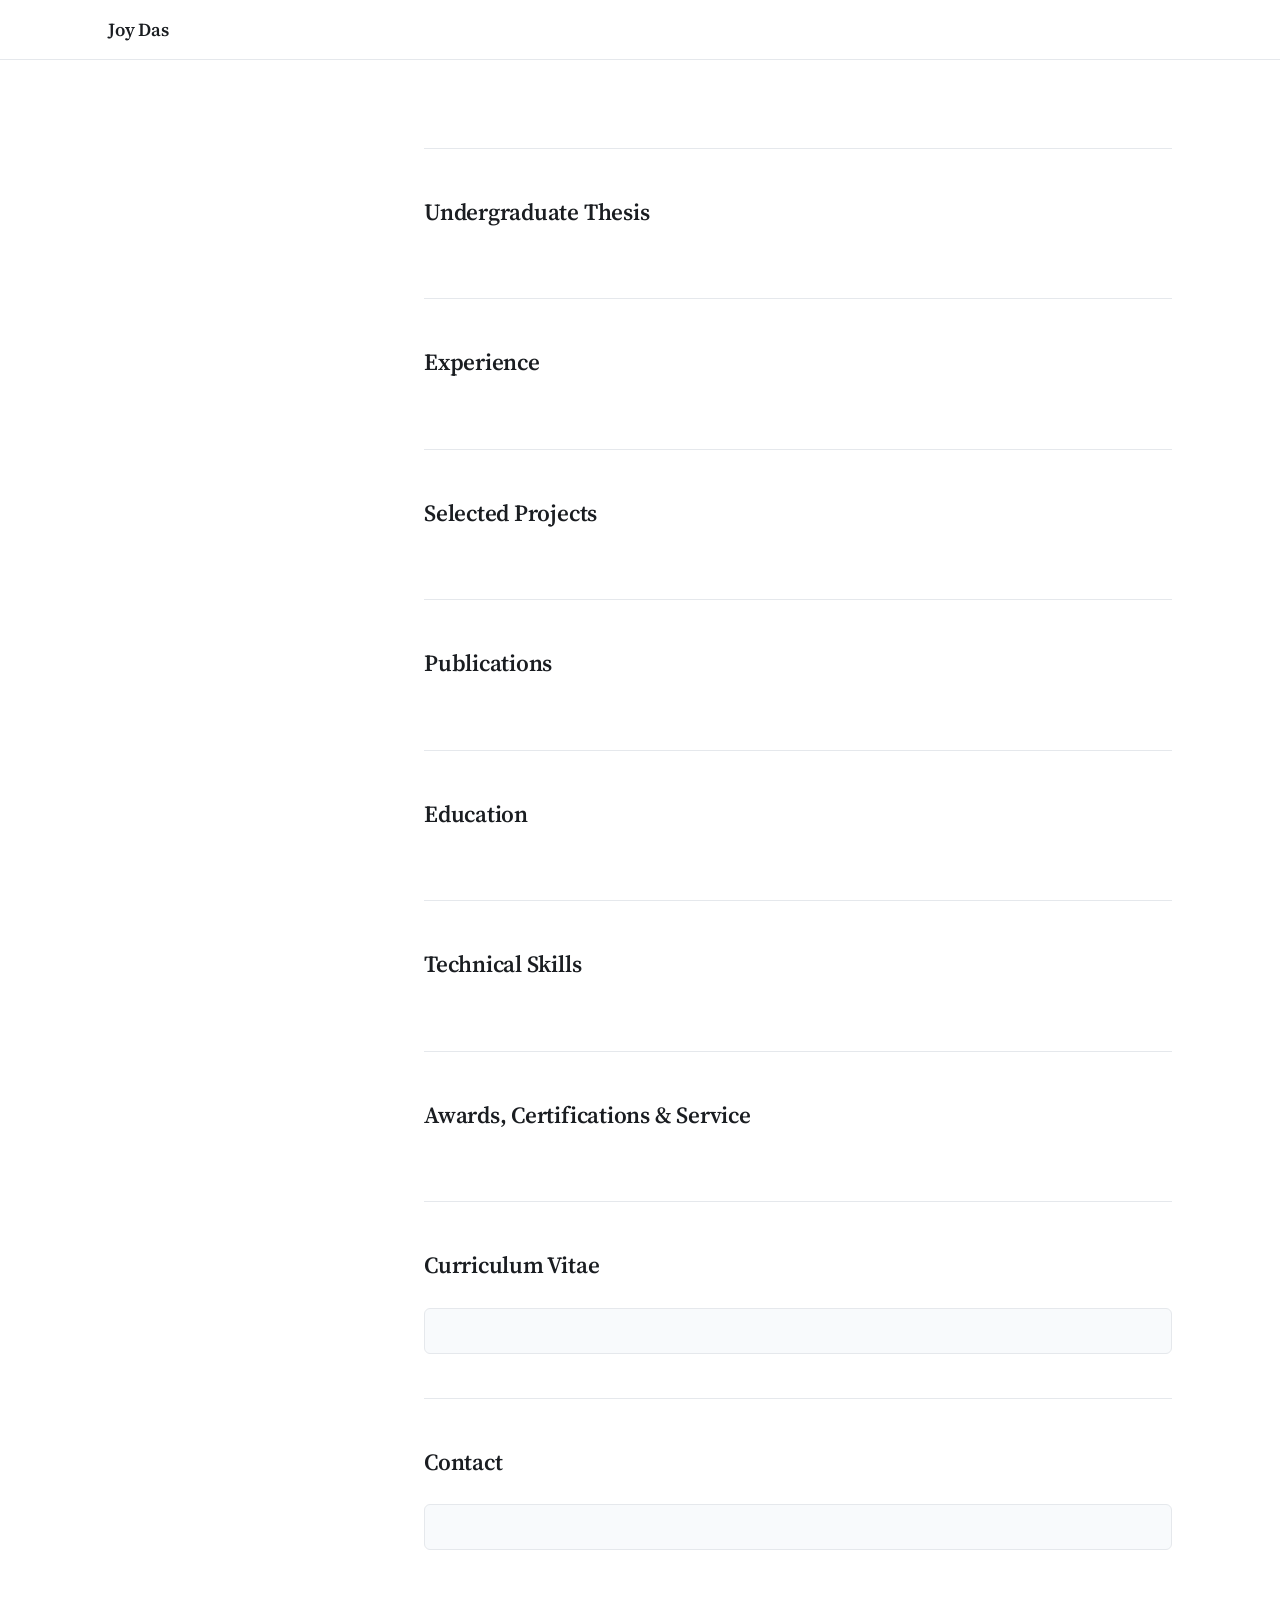
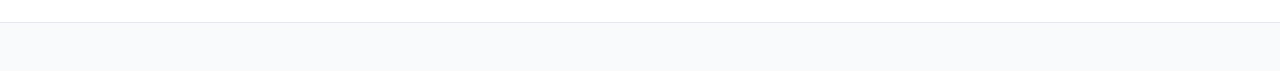
==== commit ad57bb36: "Update index.html" ====
--- a/index.html
+++ b/index.html
@@ -79,9 +79,14 @@
 
       <main class="main-content" id="main-content">
         <section class="content-section" id="home" aria-label="Introduction"></section>
-
+        
+        <section class="content-section" id="thesis" aria-labelledby="heading-thesis">
+          <h2 class="section-heading" id="heading-thesis">Undergraduate Thesis</h2>
+          <div id="thesis-content"></div>
+        </section>
+        
         <section class="content-section" id="experience" aria-labelledby="heading-experience">
-          <h2 class="section-heading" id="heading-experience">Research Experience</h2>
+          <h2 class="section-heading" id="heading-experience">Experience</h2>
           <div id="experience-list"></div>
         </section>
 
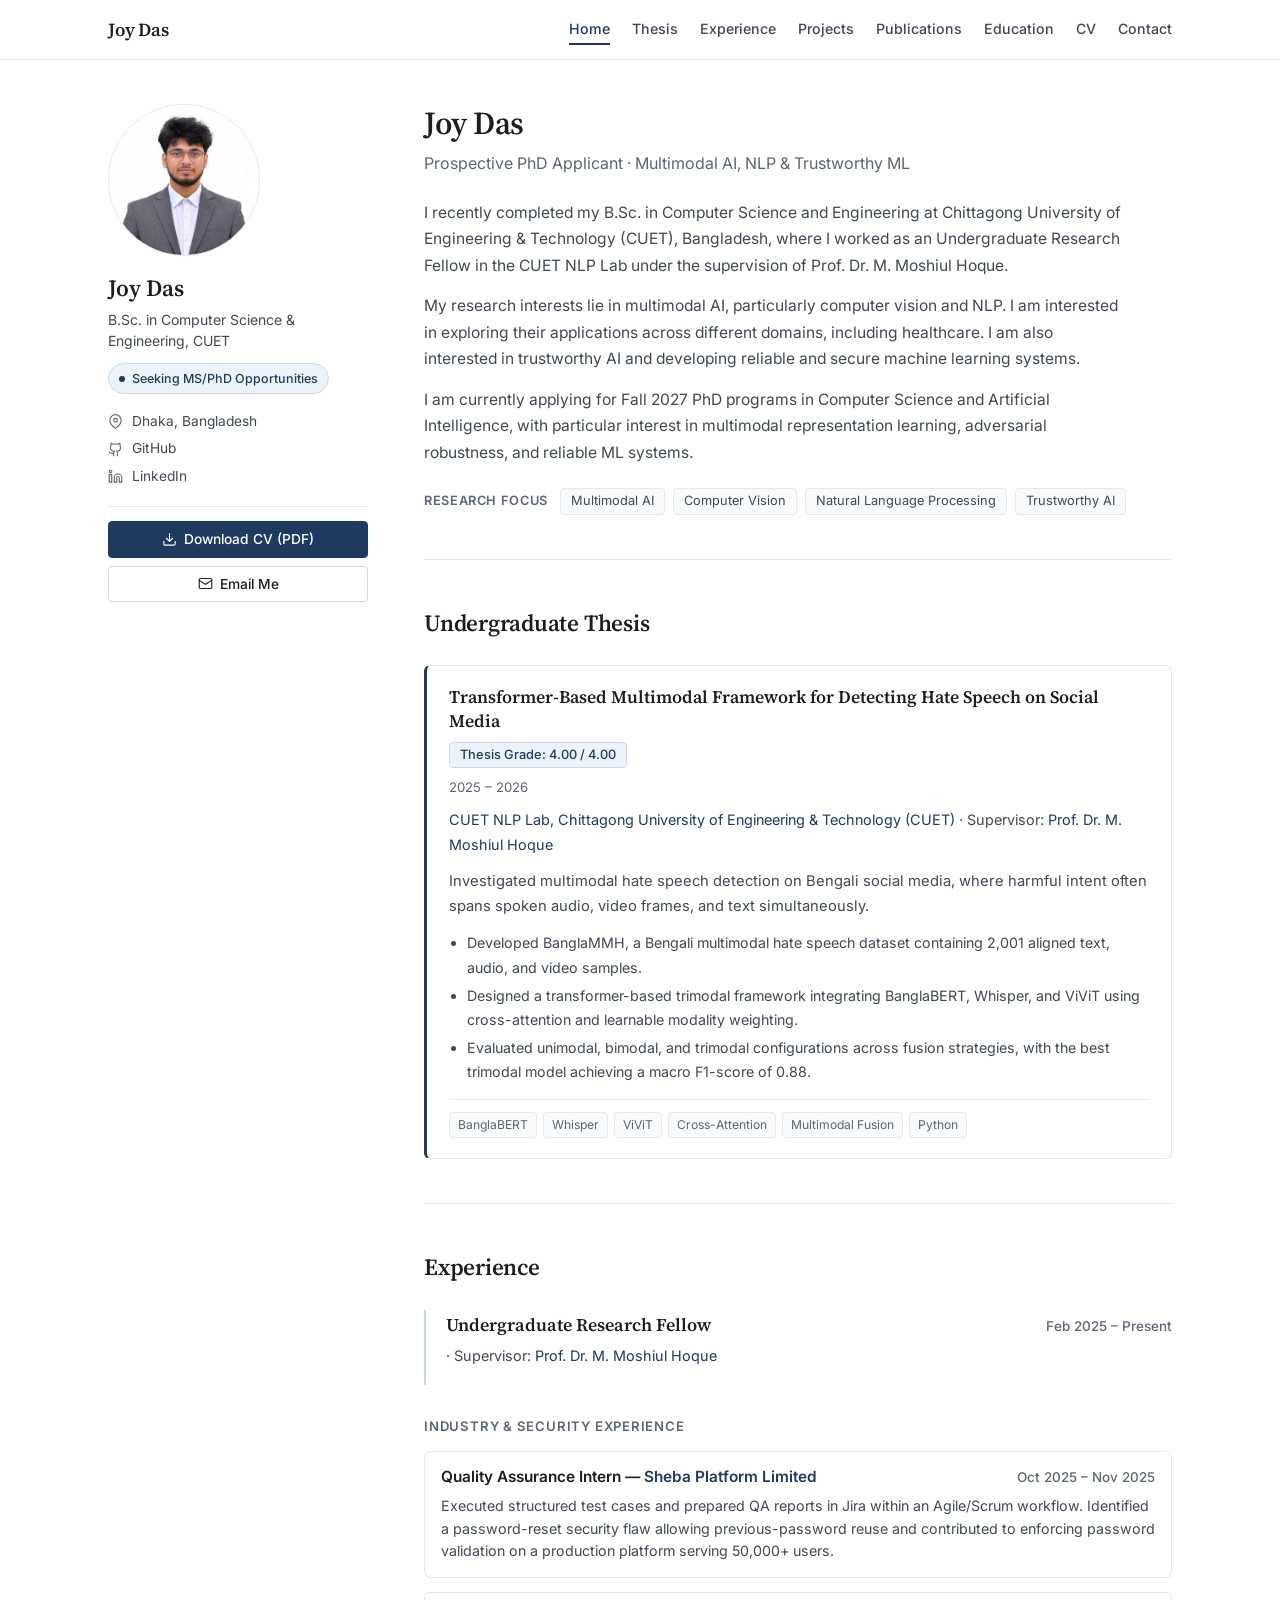
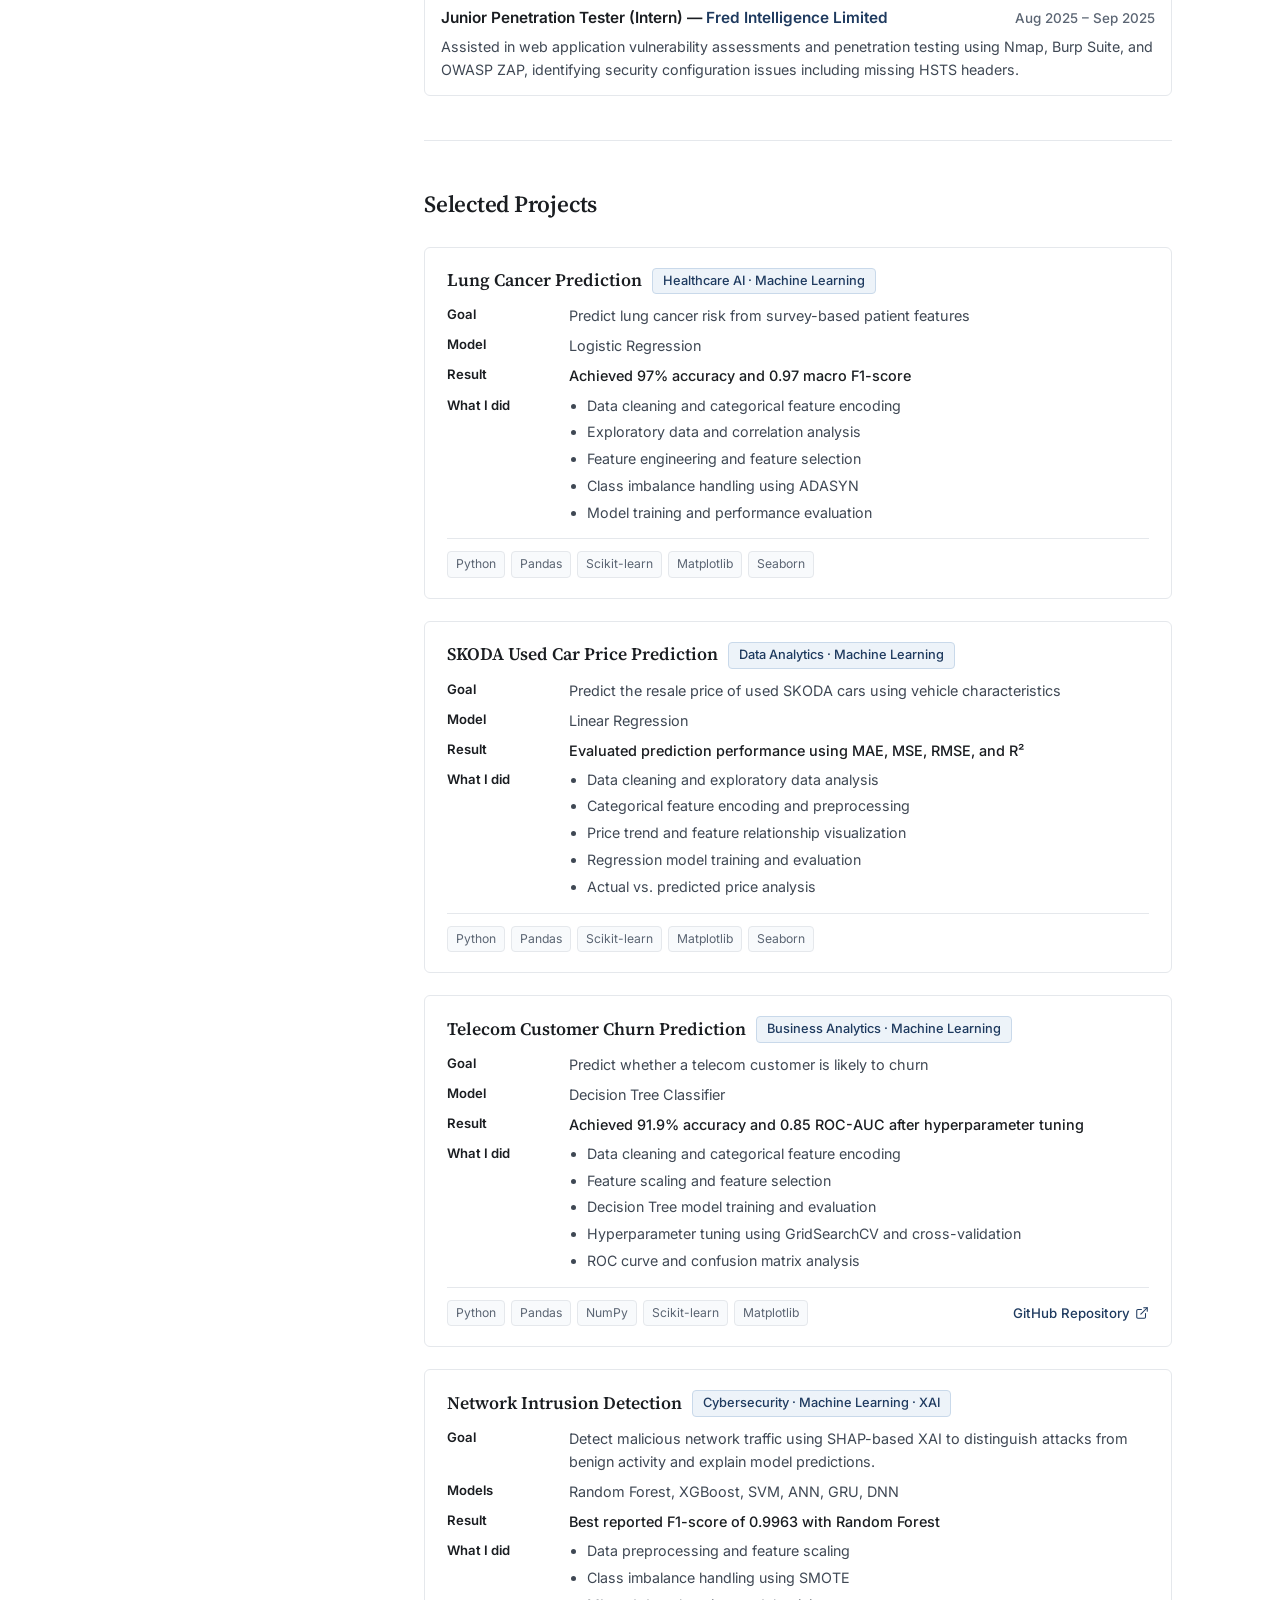
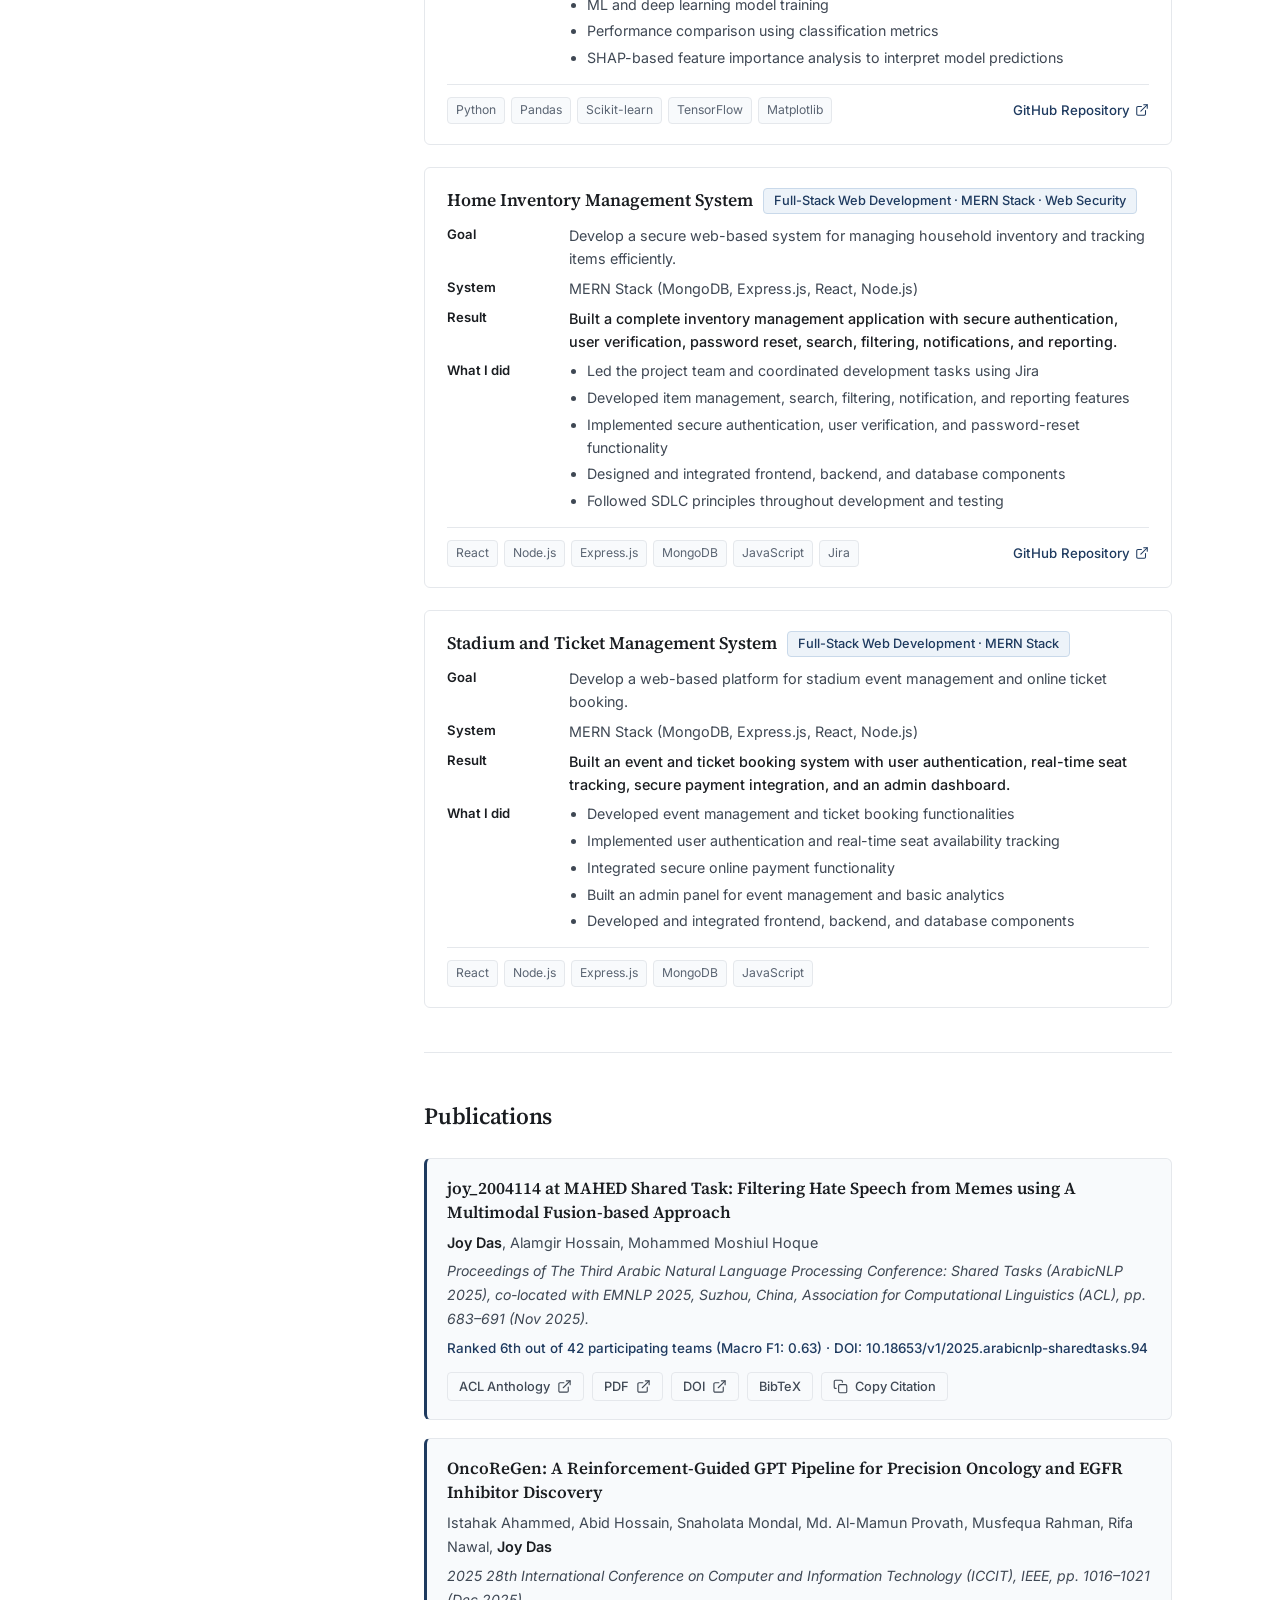
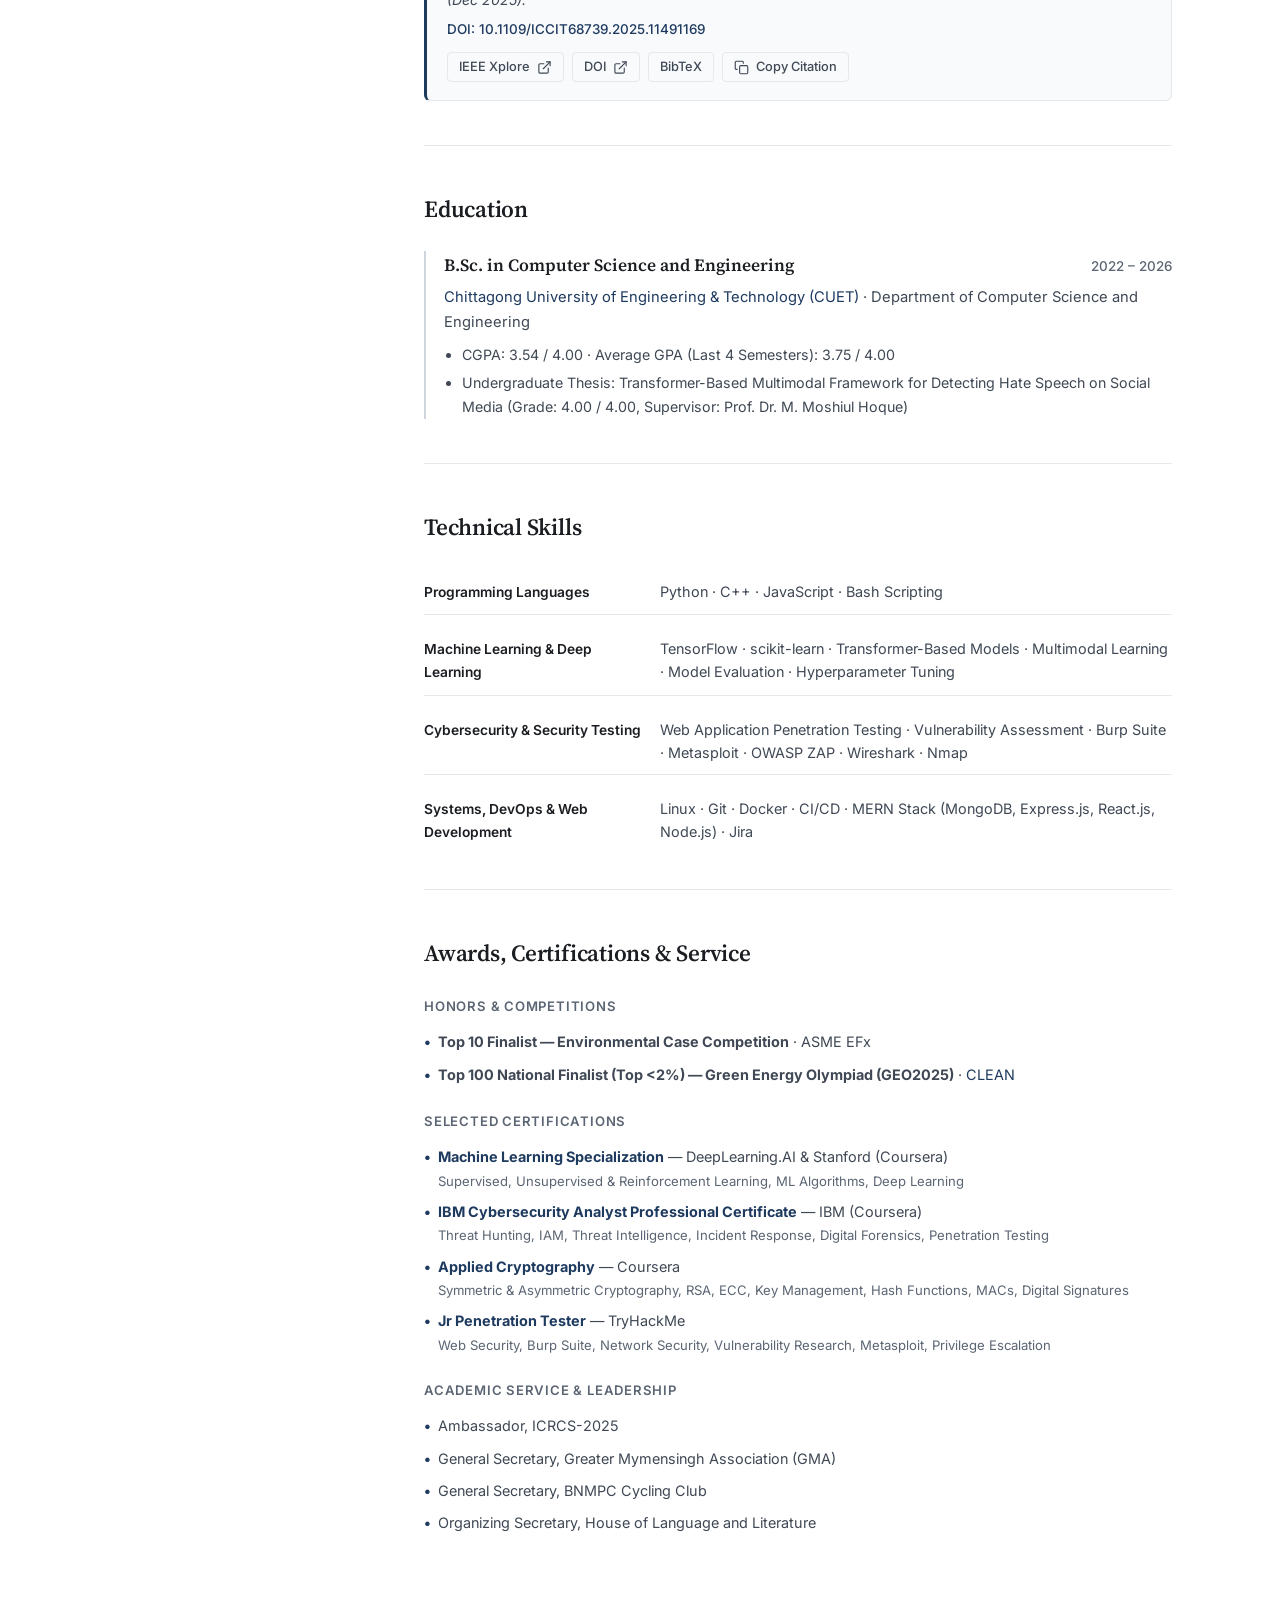
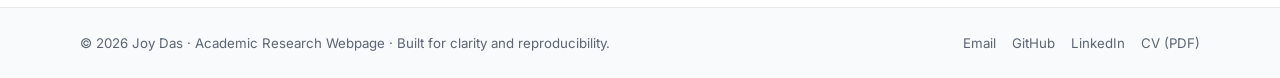
==== commit a1f9f4d2: "Update index.html" ====
--- a/index.html
+++ b/index.html
@@ -116,17 +116,6 @@
           </h2>
           <div class="achievements-grid" id="achievements-list"></div>
         </section>
-
-        <section class="content-section" id="cv" aria-labelledby="heading-cv">
-          <h2 class="section-heading" id="heading-cv">Curriculum Vitae</h2>
-          <div class="cv-panel" id="cv-panel"></div>
-        </section>
-
-        <section class="content-section" id="contact" aria-labelledby="heading-contact">
-          <h2 class="section-heading" id="heading-contact">Contact</h2>
-          <div class="contact-panel" id="contact-panel"></div>
-        </section>
-
         <noscript>
           <section class="content-section">
             <h1>Joy Das — Academic Research Webpage</h1>
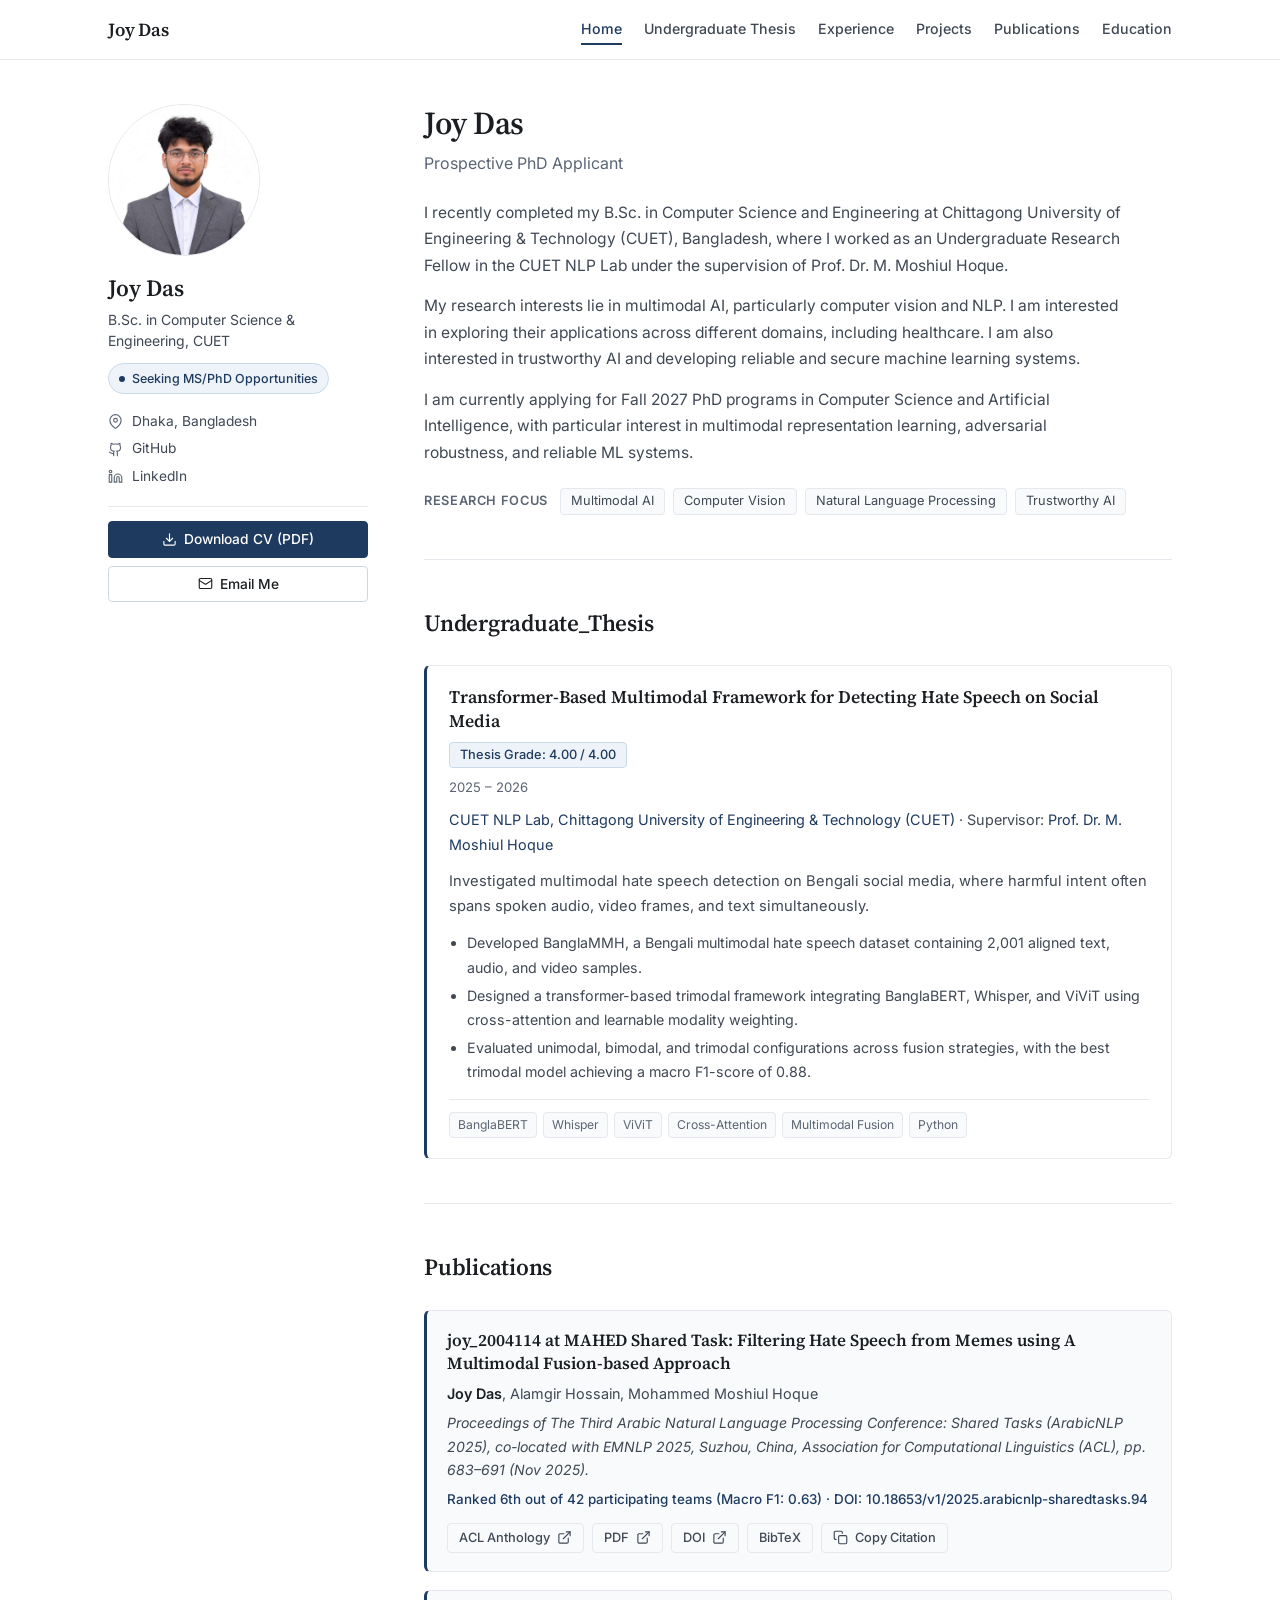
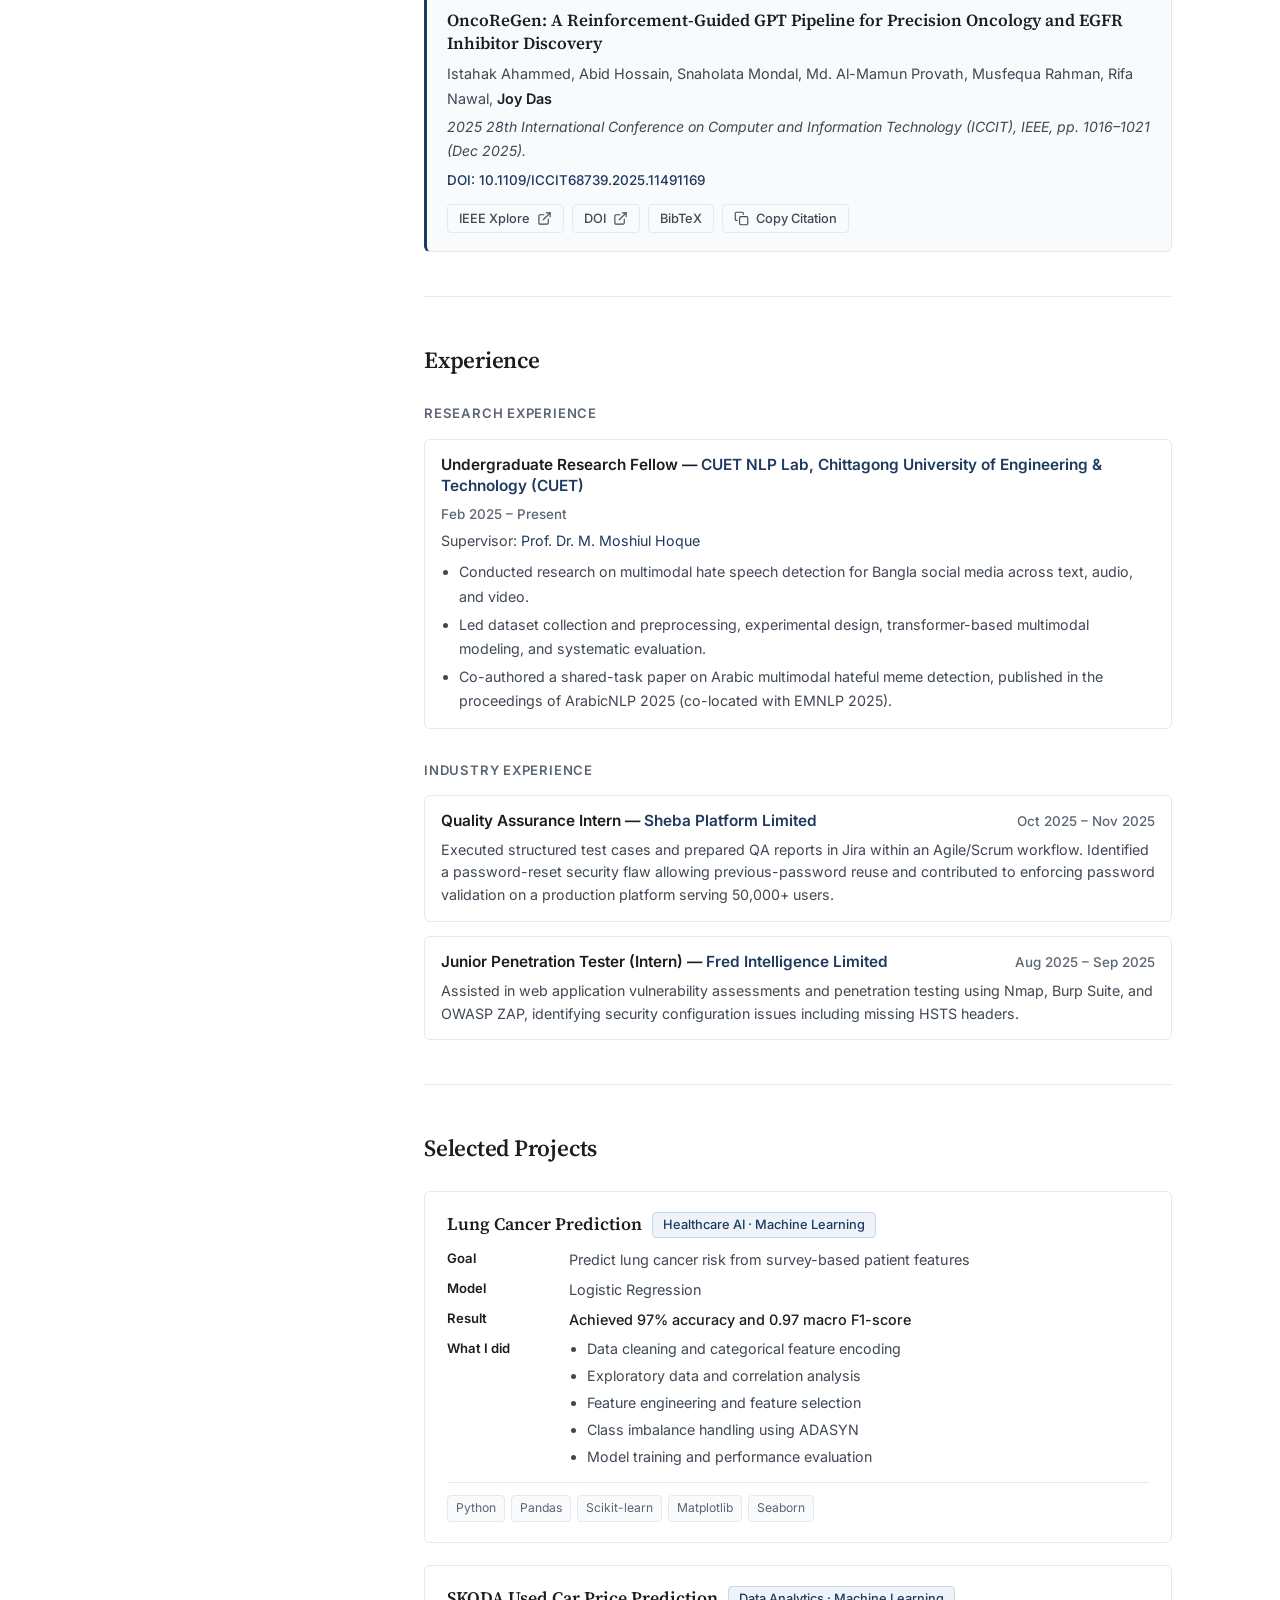
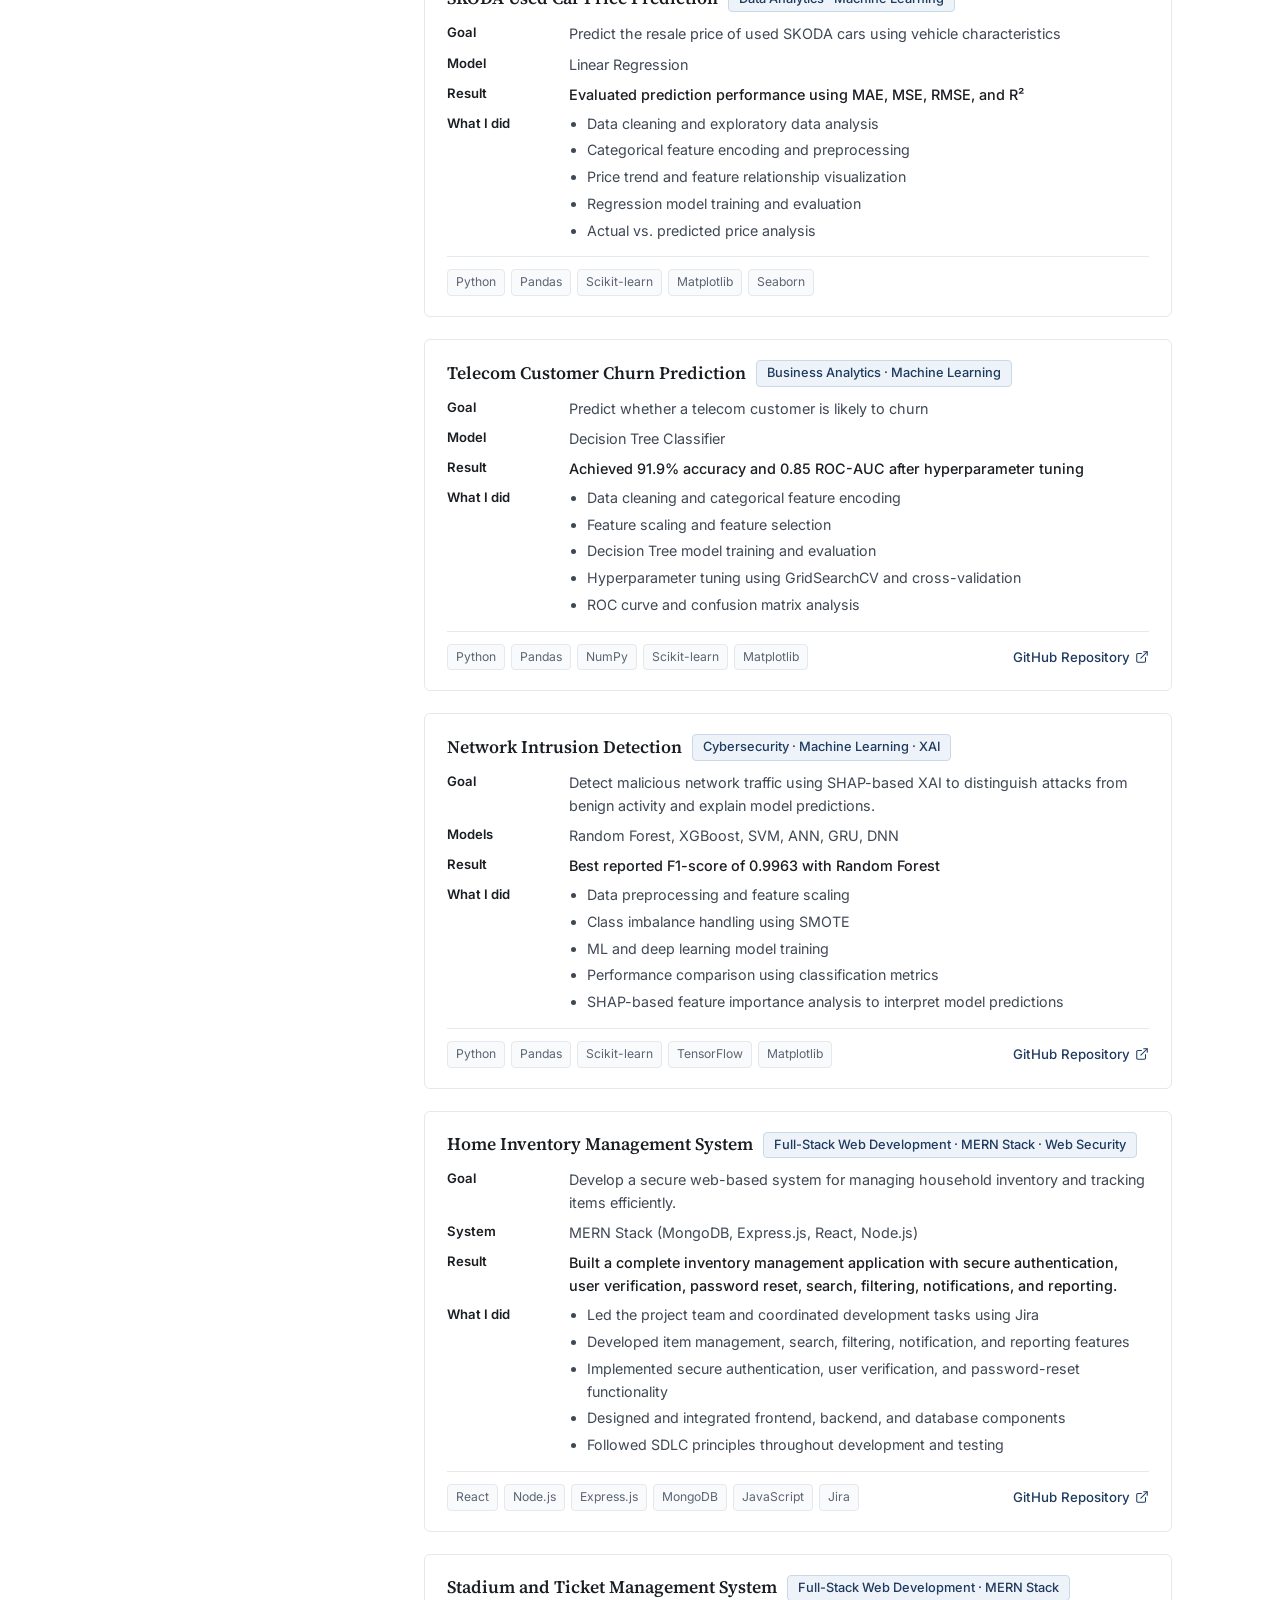
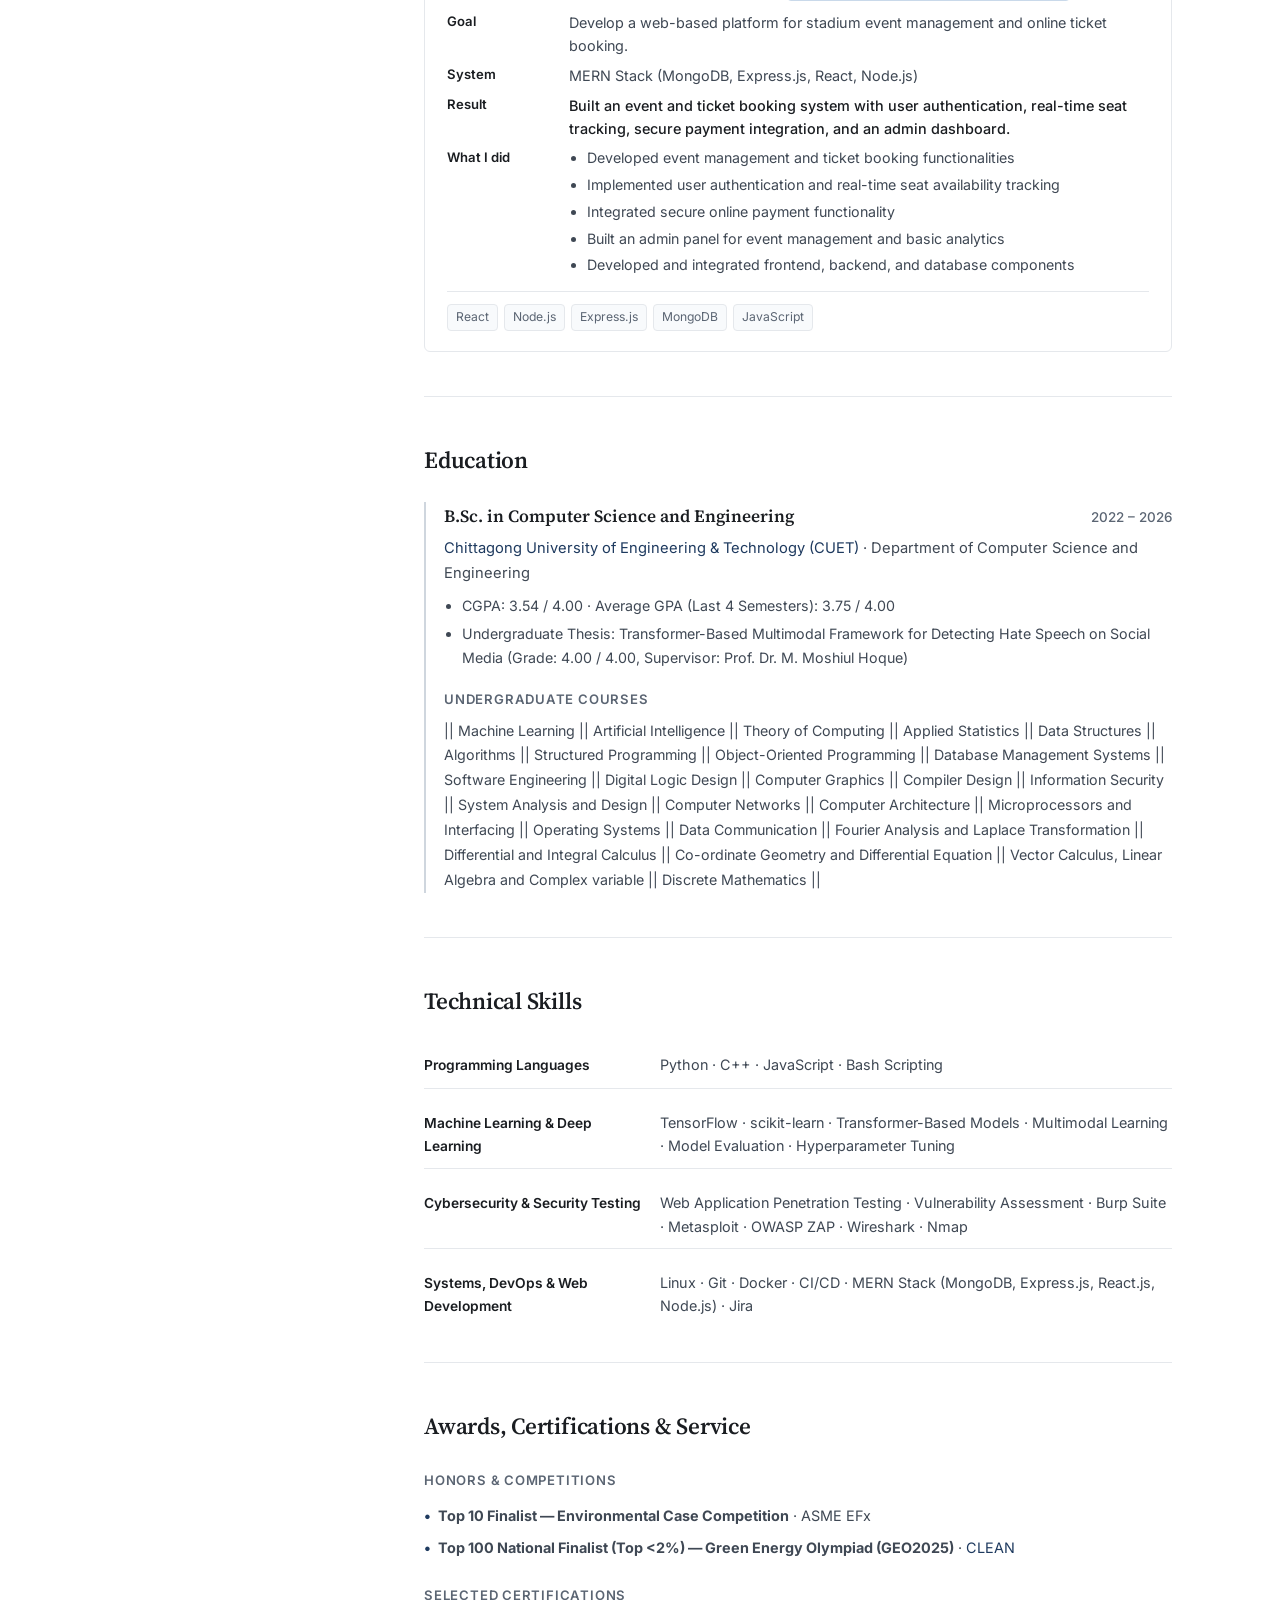
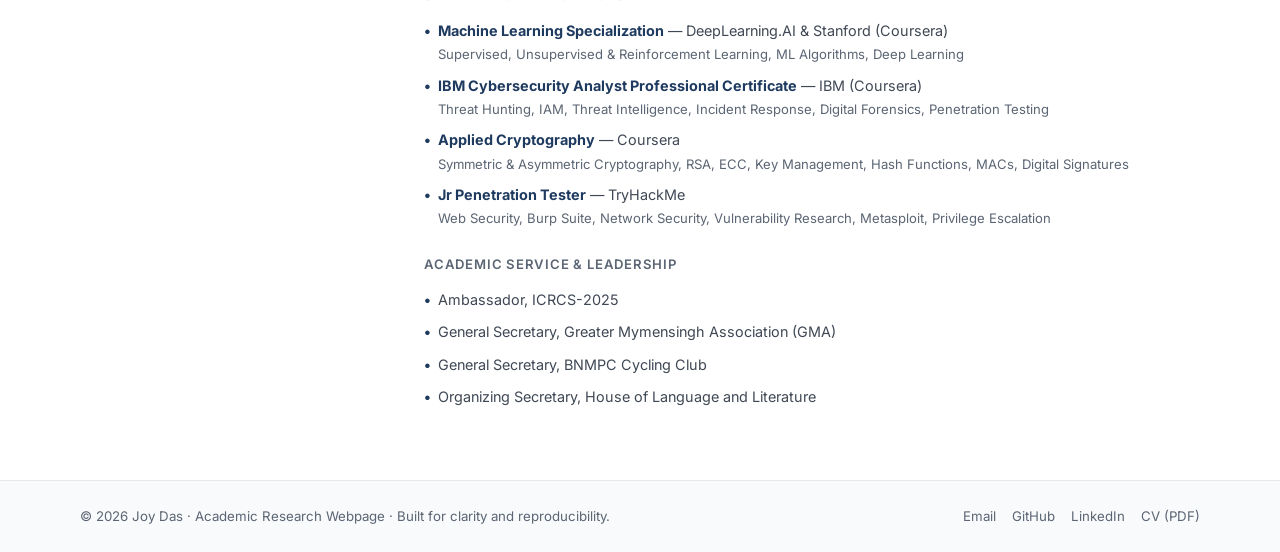
==== commit 3f5072a0: "Update index.html" ====
--- a/index.html
+++ b/index.html
@@ -81,8 +81,13 @@
         <section class="content-section" id="home" aria-label="Introduction"></section>
         
         <section class="content-section" id="thesis" aria-labelledby="heading-thesis">
-          <h2 class="section-heading" id="heading-thesis">Undergraduate Thesis</h2>
+          <h2 class="section-heading" id="heading-thesis">Undergraduate_Thesis</h2>
           <div id="thesis-content"></div>
+        </section>
+
+        <section class="content-section" id="publications" aria-labelledby="heading-publications">
+          <h2 class="section-heading" id="heading-publications">Publications</h2>
+          <div class="pub-list" id="publications-list"></div>
         </section>
         
         <section class="content-section" id="experience" aria-labelledby="heading-experience">
@@ -93,11 +98,6 @@
         <section class="content-section" id="projects" aria-labelledby="heading-projects">
           <h2 class="section-heading" id="heading-projects">Selected Projects</h2>
           <div class="project-list" id="projects-list"></div>
-        </section>
-
-        <section class="content-section" id="publications" aria-labelledby="heading-publications">
-          <h2 class="section-heading" id="heading-publications">Publications</h2>
-          <div class="pub-list" id="publications-list"></div>
         </section>
 
         <section class="content-section" id="education" aria-labelledby="heading-education">
